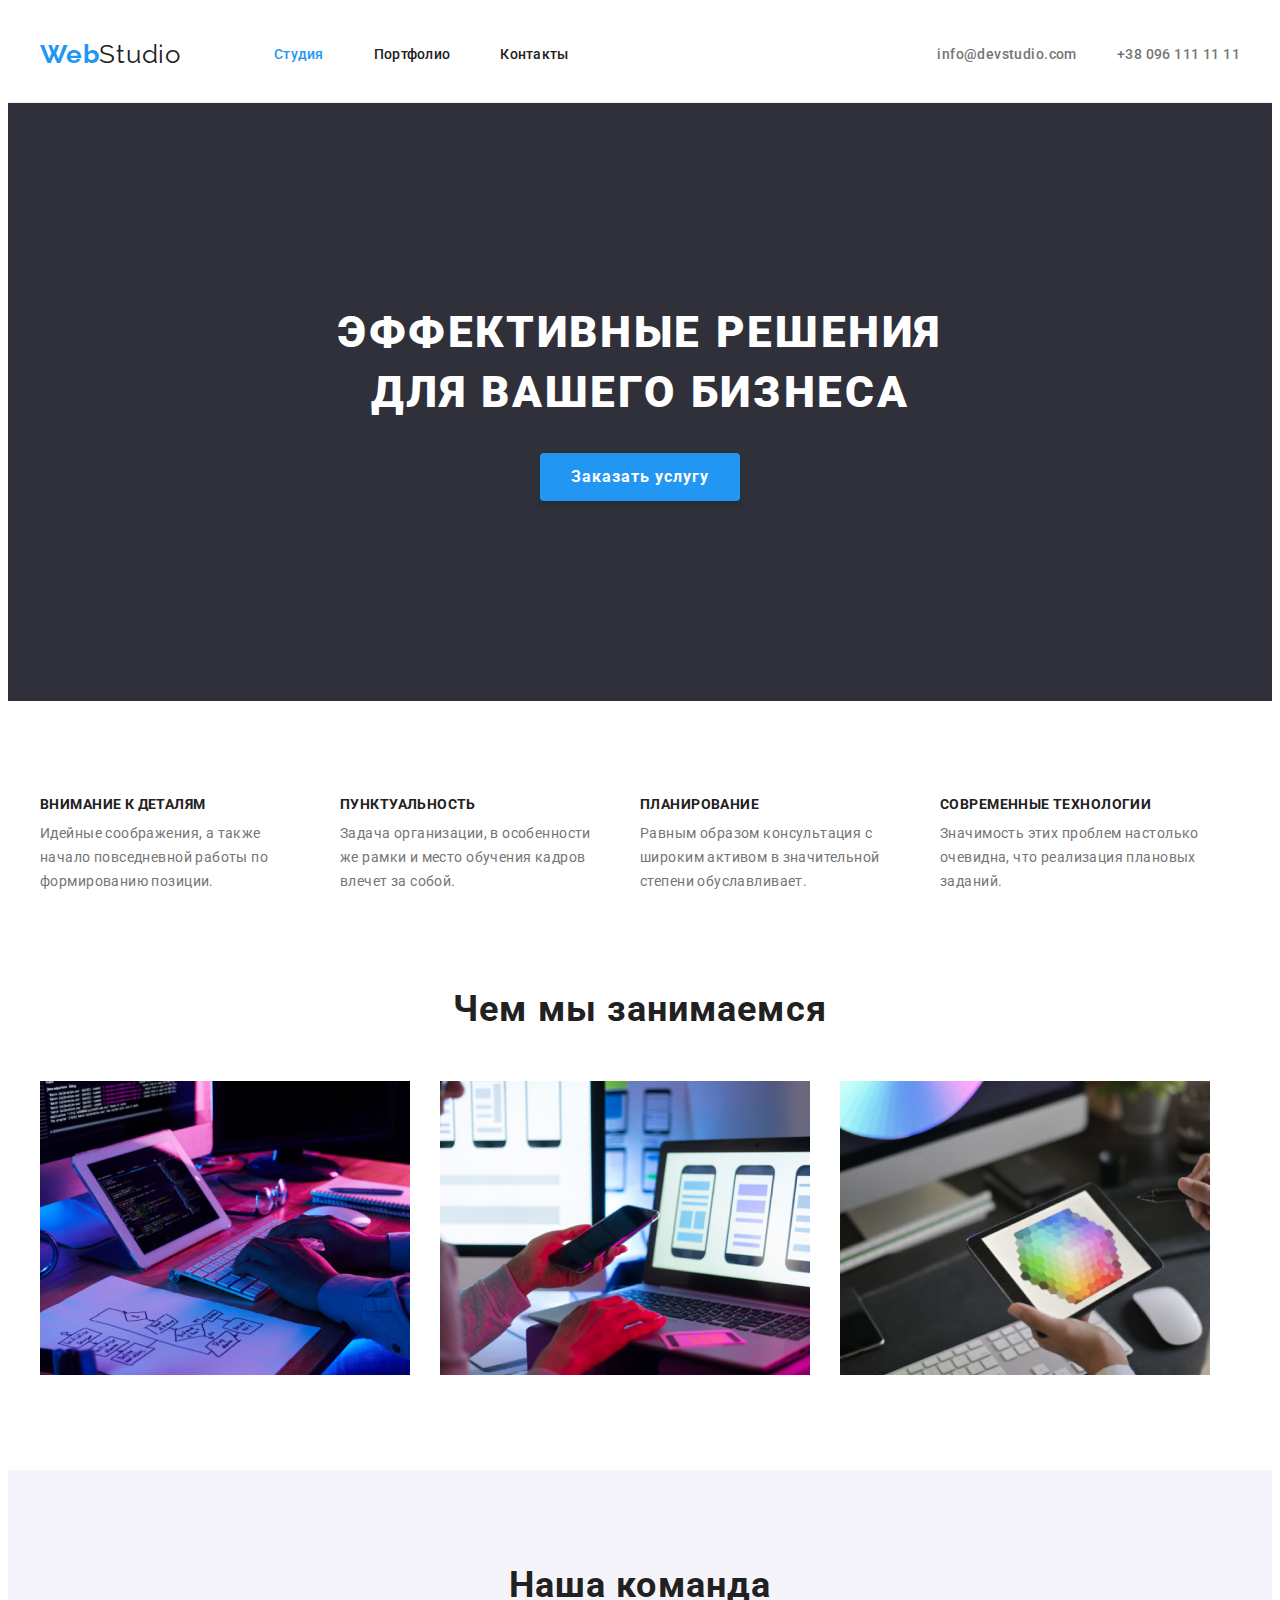
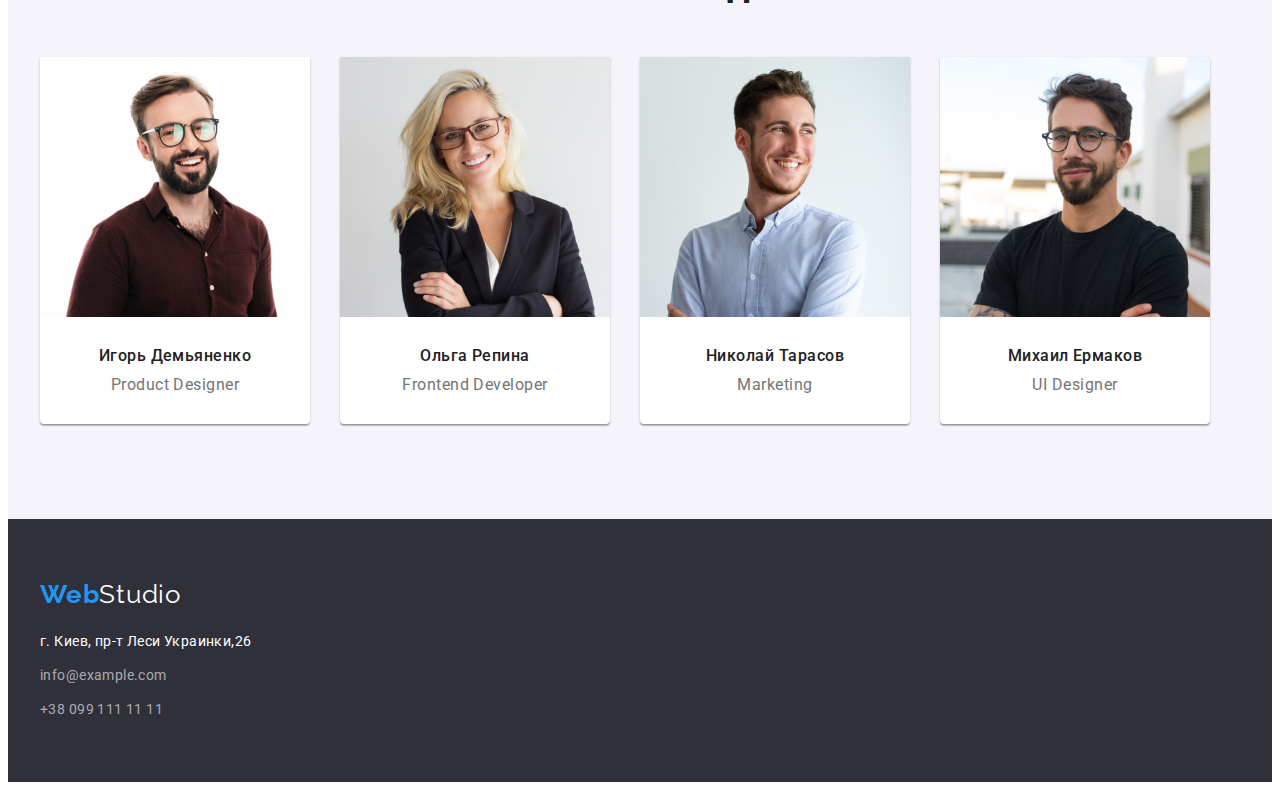
==== index.html @ 81b3aaf4 "Копирует файлы третьего ДЗ" ====
<!DOCTYPE html>
<html lang="ru">
  <head>
    <meta charset="UTF-8" />
    <meta name="viewport" content="width=device-width, initial-scale=1.0" />
    <title lang="en">WebStudio</title>
    <link rel="preconnect" href="https://fonts.gstatic.com" />
    <link
      href="https://fonts.googleapis.com/css2?family=Raleway:wght@700&family=Roboto:wght@400;500;700;900&display=swap"
      rel="stylesheet"
    />
    <link rel="stylesheet" href="./css/styles.css" />
    <link rel="stylesheet" href="css/styles.css" />
  </head>
  <body>
    <!-- Шапка сайта-->

    <header class="header">
      <div class="header-container container">
        <nav class="nav">
          <!-- <a href="/"><img src="./images/webstudio.svg" alt="Логотип сайта" width="145"></a> -->
          <a class="logo link" href="index.html" lang="en">
            <span class="logo web">Web</span>Studio</a
          >
          <ul class="list navigation-list">
            <li class="nav list item">
              <a class="nav-links link current" href="index.html">Студия</a>
            </li>
            <li class="nav list item">
              <a class="nav-links link" href="portfolio.html">Портфолио</a>
            </li>
            <li class="nav list item">
              <a class="nav-links link" href="">Контакты</a>
            </li>
          </ul>
        </nav>

        <ul class="contacts list mail-phone">
          <li class="contacts list item">
            <a class="contacts link h-cont" href="mailto:info@devstudio.com"
              >info@devstudio.com</a
            >
          </li>
          <li class="contacts list item">
            <a class="contacts link h-cont" href="tel:+380961111111"
              >+38 096 111 11 11</a
            >
          </li>
        </ul>
      </div>
    </header>

    <main>
      <!-- Герой -->
      <section class="hero">
        <div class="hero-container container">
          <h1 class="main-title">Эффективные решения для вашего бизнеса</h1>
          <button type="button" class="button">Заказать услугу</button>
        </div>
      </section>

      <!-- Преимущества-->
      <section class="advantages">
        <div class="advantages-container container">
          <h2 class="advantages-title visually-hidden">Преимущества</h2>
          <ul class="advantages-list list">
            <li class="advantages-list-item list item">
              <h3 class="advantages-title">Внимание к деталям</h3>
              <p class="adv-desc">
                Идейные соображения, а также начало повседневной работы по
                формированию позиции.
              </p>
            </li>
            <li class="advantages-list-item list item">
              <h3 class="advantages-title">Пунктуальность</h3>
              <p class="adv-desc">
                Задача организации, в особенности же рамки и место обучения
                кадров влечет за собой.
              </p>
            </li>
            <li class="advantages-list-item list item">
              <h3 class="advantages-title">Планирование</h3>
              <p class="adv-desc">
                Равным образом консультация с широким активом в значительной
                степени обуславливает.
              </p>
            </li>
            <li class="advantages-list-item list item">
              <h3 class="advantages-title">Современные технологии</h3>
              <p class="adv-desc">
                Значимость этих проблем настолько очевидна, что реализация
                плановых заданий.
              </p>
            </li>
          </ul>
        </div>
      </section>

      <!-- Чем мы занимаемся-->
      <section class="our-work">
        <div class="our-work-container container">
          <h2 class="our-work-title">Чем мы занимаемся</h2>
          <ul class="our-work-list list">
            <li class="our-work-list list item">
              <img src="./images/box1.jpg" width="370" alt="Описание фото 1" />
            </li>
            <li class="our-work-list list item">
              <img src="./images/box2.jpg" width="370" alt="Описание фото 2" />
            </li>
            <li class="our-work-list list item">
              <img src="./images/box3.jpg" width="370" alt="Описание фото 3" />
            </li>
          </ul>
        </div>
      </section>

      <!-- Наша команда-->

      <section class="our-team">
        <div class="our-team-container container">
          <h2 class="our-team-title">Наша команда</h2>
          <ul class="our-team-list list">
            <li class="our-team list item card">
              <img
                src="./images/worker1.jpg"
                alt="Фото сотрудника 1"
                width="270"
              />
              <div class="our-team-content-wrapper">
                <h3 class="teammate">Игорь Демьяненко</h3>
                <p class="profession" lang="en">Product Designer</p>
              </div>
            </li>
            <li class="our-team list item card">
              <img
                src="./images/worker2.jpg"
                alt="Фото сотрудника 2"
                width="270"
              />
              <div class="our-team-content-wrapper">
                <h3 class="teammate">Ольга Репина</h3>
                <p class="profession" lang="en">Frontend Developer</p>
              </div>
            </li>

            <li class="our-team list item card">
              <img
                src="./images/worker3.jpg"
                alt="Фото сотрудника 3"
                width="270"
              />
              <div class="our-team-content-wrapper">
                <h3 class="teammate">Николай Тарасов</h3>
                <p class="profession" lang="en">Marketing</p>
              </div>
            </li>

            <li class="our-team list item card">
              <img
                src="./images/worker4.jpg"
                alt="Фото сотрудника 4"
                width="270"
              />
              <div class="our-team-content-wrapper">
                <h3 class="teammate">Михаил Ермаков</h3>
                <p class="profession" lang="en">UI Designer</p>
              </div>
            </li>
          </ul>
        </div>
      </section>
    </main>

    <!-- Футер -->

    <footer class="footer">
      <div class="footer-container container">
        <h3 class="footer-title visually-hidden">Контактные данные</h3>
        <a class="logo link logo-footer" href="index.html">
          <span class="logo web">Web</span>Studio</a
        >
        <!-- <a href="/"><img src="./images/webstudio.svg" alt="Логотип сайта" width="145"></a> -->
        <address class="address">
          <ul class="address-list list">
            <li class="address-list-item list">
              <a
                class="link street"
                href="https://goo.gl/maps/oHU4YcyeSBR1wk3o7"
                target="_blank"
                rel="noreferrer noopener"
                >г. Киев, пр-т Леси Украинки,26</a
              >
            </li>
            <li class="address-list-item list item">
              <a class="link f-cont" href="mailto:info@example.com"
                >info@example.com</a
              >
            </li>
            <li class="address-list-item list item">
              <a class="link f-cont" href="tel:+380991111111"
                >+38 099 111 11 11</a
              >
            </li>
          </ul>
        </address>
      </div>
    </footer>
  </body>
</html>
---- css/styles.css ----
:root {
  --main-font: 'Roboto', sans-serif;
  --main-font-color: #212121;
  --secondary-font-color: #757575;
  --secondary-font: 'Raleway', sans-serif;
  --focus-color: #2196f3;
  --background-color: #2f303a;
  --background-color2: #ffffff;
  --background-color3: #f5f4fa;
  --section-pt: 95px;
  --section-pb: 95px;
}

h1,
h2,
h3,
h4,
h5,
h6,
p {
  margin: 0;
}

ul,
ol {
  margin: 0;
  padding: 0;
}

img {
  display: block;
}

.link {
  text-decoration: none;
}

.list {
  list-style-type: none;
}

body {
  font-family: var(--main-font);
  color: var(--main-font-color);
}

.visually-hidden {
  position: absolute !important;
  clip: rect(1px 1px 1px 1px);
  clip: rect(1px 1px 1px 1px);
  padding: 0 !important;
  border: 0 !important;
  height: 1px !important;
  width: 1px !important;
  overflow: hidden;
}

.container {
  width: 1200px;
  margin: 0 auto;
  padding-left: 15px;
  padding-right: 15px;
}

/* ====================== BEGIN HEADER ================== */

.header-container {
  padding-top: 25px;
  padding-bottom: 25px;
  display: flex;
  align-items: center;
}

.header {
  background-color: var(--background-color2);
  border-bottom: 1px solid #ececec;
}

.nav {
  display: flex;
  align-items: center;
}
.navigation-list {
  display: flex;
  align-items: center;
}

.navigation-list .item:not(:last-child) {
  margin-right: 50px;
}

.logo {
  margin-right: 93px;
  font-family: var(--secondary-font);
  font-size: 26px;
  line-height: 1.19;
  letter-spacing: 0.03em;
  color: var(--main-font-color);
}

.logo.web {
  margin-right: 0;
  font-family: var(--secondary-font);
  font-weight: 700;
  font-size: 26px;
  line-height: 1.19;
  letter-spacing: 0.03em;
  color: var(--focus-color);
}

.logo-footer {
  margin-right: 0;
  font-family: var(--secondary-font);
  font-size: 26px;
  line-height: 1.19;
  letter-spacing: 0.03em;
  color: var(--background-color2);
}

.nav-links:hover {
  color: var(--focus-color);
}
.nav-links:focus {
  color: var(--focus-color);
}

.contacts:hover {
  color: var(--focus-color);
}

.contacts:focus {
  color: var(--focus-color);
}

.nav-links {
  font-weight: 500;
  font-size: 14px;
  line-height: 1.14;
  letter-spacing: 0.02em;
  color: var(--main-font-color);
  padding-top: 10px;
  padding-bottom: 10px;
}

.contacts {
  font-family: var(--main-font);
  font-weight: 500;
  font-size: 14px;
  line-height: 1.14;
  letter-spacing: 0.02em;
}

.contacts :not(:last-child) {
  margin-right: 40px;
}

.header .contacts {
  display: flex;
  align-items: center;
}

.current {
  color: var(--focus-color);
}

/* ====================== END HEADER ================== */

/* ====================== BEGIN HERO ================== */

.hero-container {
  display: flex;
  flex-direction: column;
  align-items: center;
  width: 1200px;
  margin: 0 auto;
  padding-left: 15px;
  padding-right: 15px;
}

.hero {
  background-color: var(--background-color);
  padding-top: 200px;
  padding-bottom: 200px;
}

.main-title {
  text-align: center;
  width: 700px;
  font-weight: 900;
  font-size: 44px;
  line-height: 1.36;
  letter-spacing: 0.06em;
  text-transform: uppercase;
  color: var(--background-color2);
  margin-bottom: 30px;
}

.button {
  min-width: 200px;
  box-shadow: 0px 4px 4px rgba(0, 0, 0, 0.15);
  padding: 10px 30px;

  font-family: var(--main-font);
  font-weight: 700;
  font-size: 16px;
  line-height: 1.8;
  text-align: center;
  border-style: none;
  letter-spacing: 0.06em;

  color: var(--background-color2);

  background: var(--focus-color);
  border-radius: 4px;
}

/* ====================== END HERO ================== */

/* ====================== BEGIN ADVANTAGES ================== */

.advantages {
  background-color: var(--background-color2);
}

.advantages-container {
  padding-top: var(--section-pt);
  width: 1200px;
  margin: 0 auto;
  padding-left: 15px;
  padding-right: 15px;
}

.advantages-title {
  font-weight: 700;
  font-size: 14px;
  line-height: 16px;
  letter-spacing: 0.03em;
  text-transform: uppercase;
  margin-bottom: 10px;
}

.adv-desc {
  font-size: 14px;
  line-height: 1.71;
  letter-spacing: 0.03em;
  color: var(--secondary-font-color);
}

.advantages-list {
  display: flex;
  margin-top: -30px;
  margin-left: -30px;
}

.advantages-list-item {
  margin-left: 30px;
  margin-top: 30px;
  width: 270px;
}
/* ====================== END ADVANTAGES ================== */

/* ====================== BEGIN OUR WORK ================== */
.our-work-container {
  text-align: center;
  padding-top: var(--section-pt);
  padding-bottom: var(--section-pb);
  width: 1200px;
  margin: 0 auto;
  padding-left: 15px;
  padding-right: 15px;
}

.our-work {
  background-color: var(--background-color2);
}

.our-work-list {
  display: flex;
  flex-wrap: wrap;

  margin-left: -30px;
  margin-top: -30px;
}

.our-work-list .item {
  margin-left: 30px;
  margin-top: 30px;
}

.our-work-title {
  font-weight: 700;
  font-size: 36px;
  line-height: 1.16;
  letter-spacing: 0.03em;
  margin-bottom: 50px;
}

/* ====================== END OUR WORK ================== */

/* ====================== BEGIN OUR TEAM ================== */

.our-team {
  background-color: var(--background-color3);
}

.our-team-list {
  display: flex;
  flex-wrap: wrap;
  margin-left: -30px;
  margin-top: -30px;
}

.our-team-list .item {
  flex-basis: calc((100% - 4 * 30) / 4);
  margin-left: 30px;
  margin-top: 30px;
}

.card {
  background: #ffffff;

  box-shadow: 0px 1px 3px rgba(0, 0, 0, 0.12), 0px 1px 1px rgba(0, 0, 0, 0.14),
    0px 2px 1px rgba(0, 0, 0, 0.2);
  border-radius: 0px 0px 4px 4px;
}

.our-team-container {
  text-align: center;
  padding-top: var(--section-pt);
  width: 1200px;
  margin: 0 auto;
  padding-top: var(--section-pt);
  padding-bottom: var(--section-pb);
  padding-left: 15px;
  padding-right: 15px;
}

.our-team-title {
  font-weight: 700;
  font-size: 36px;
  line-height: 1.16;
  letter-spacing: 0.03em;
  margin-bottom: 50px;
}

.our-team-content-wrapper {
  padding-top: 30px;
  padding-bottom: 30px;
  padding-left: 15px;
  padding-right: 15px;
}

.teammate {
  font-weight: 500;
  font-size: 16px;
  line-height: 1.18;
  letter-spacing: 0.03em;
  margin-bottom: 10px;
}

.profession {
  font-size: 16px;
  line-height: 1.18;
  letter-spacing: 0.03em;
  color: var(--secondary-font-color);
}

/* ====================== END OUR TEAM ================== */

/* ====================== BEGIN FOOTER ================== */

.footer-container {
  width: 1200px;
  margin: 0 auto;
  padding-left: 15px;
  padding-right: 15px;
}

.address-list-item:not(:first-child) {
  margin-top: 10px;
}

.footer {
  padding-top: 60px;
  padding-bottom: 60px;
  background-color: var(--background-color);
}

.address {
  margin-top: 20px;
}

.street {
  font-style: normal;
  font-size: 14px;
  line-height: 1.71;
  letter-spacing: 0.03em;
  color: #ffffff;
}

.f-cont {
  font-style: normal;
  font-weight: 400;
  font-size: 14px;
  line-height: 1.71;
  letter-spacing: 0.03em;
  color: rgba(255, 255, 255, 0.6);
}

.mail-phone {
  margin-left: auto;
}

.h-cont {
  font-style: normal;
  font-weight: 500;
  font-size: 14px;
  line-height: 1.71;
  letter-spacing: 0.03em;
  color: var(--secondary-font-color);
  padding-top: 10px;
  padding-bottom: 10px;
}

.f-cont:focus {
  color: var(--focus-color);
}

.f-cont:hover {
  color: var(--focus-color);
}

.street:focus {
  color: var(--focus-color);
}

.street:hover {
  color: var(--focus-color);
}
/* ====================== END FOOTER ================== */

/* ===   ===   ===   ===   BEGIN PORTFOLIO FILTER   ===   ===   === */

.filter-portfolio-container {
  width: 1200px;
  margin: 0 auto;
  padding-left: 15px;
  padding-right: 15px;
}

.filter-portfolio {
  display: flex;
  justify-content: center;
  margin-bottom: 50px;
}

.portfolio {
  background-color: var(--background-color2);
  padding-bottom: 94px;
  padding-top: 94px;
}

.filters {
  font-family: var(--main-font);
  font-weight: 500;
  font-size: 16px;
  line-height: 1.6;
  border-style: none;
  background: #f5f4fa;
  border-radius: 4px;
}

.filter-button:not(:last-child) {
  margin-right: 8px;
}

.filters:focus,
.filters:hover {
  background: var(--focus-color);
  color: #ffffff;
  border-radius: 4px;
  border-style: none;
  cursor: pointer;
}

/* ===   ===   ===   ===   END PORTFOLIO FILTER   ===   ===   === */

/* ===   ===   ===   ===   BEGIN PORTFOLIO  ===   ===   === */

.portfolio-container {
  width: 1200px;
  margin: 0 auto;
  padding-left: 15px;
  padding-right: 15px;
}

.portfolio-list {
  display: flex;
  flex-wrap: wrap;
  margin-left: -30px;
  margin-top: -30px;
}

.portfolio-list-item {
  flex-basis: calc((100% - 3 * 30) / 3);
  margin-left: 30px;
  margin-top: 30px;
}

.portfolio-list-item-wrapper {
  padding: 20px 24px;
  border: 1px solid #eee;
  border-top: none;
}

.work-name {
  font-weight: 700;
  font-size: 18px;
  line-height: 2;
  letter-spacing: 0.06em;
  color: var(--main-font-color);
  margin-bottom: 4px;
}

.work-type {
  font-weight: 400;
  font-size: 16px;
  line-height: 1.87;
  letter-spacing: 0.03em;
  color: var(--secondary-font-color);
}

/* ===   ===   ===   ===   END PORTFOLIO  ===   ===   === */
---- css/styles.css ----
:root {
  --main-font: 'Roboto', sans-serif;
  --main-font-color: #212121;
  --secondary-font-color: #757575;
  --secondary-font: 'Raleway', sans-serif;
  --focus-color: #2196f3;
  --background-color: #2f303a;
  --background-color2: #ffffff;
  --background-color3: #f5f4fa;
  --section-pt: 95px;
  --section-pb: 95px;
}

h1,
h2,
h3,
h4,
h5,
h6,
p {
  margin: 0;
}

ul,
ol {
  margin: 0;
  padding: 0;
}

img {
  display: block;
}

.link {
  text-decoration: none;
}

.list {
  list-style-type: none;
}

body {
  font-family: var(--main-font);
  color: var(--main-font-color);
}

.visually-hidden {
  position: absolute !important;
  clip: rect(1px 1px 1px 1px);
  clip: rect(1px 1px 1px 1px);
  padding: 0 !important;
  border: 0 !important;
  height: 1px !important;
  width: 1px !important;
  overflow: hidden;
}

.container {
  width: 1200px;
  margin: 0 auto;
  padding-left: 15px;
  padding-right: 15px;
}

/* ====================== BEGIN HEADER ================== */

.header-container {
  padding-top: 25px;
  padding-bottom: 25px;
  display: flex;
  align-items: center;
}

.header {
  background-color: var(--background-color2);
  border-bottom: 1px solid #ececec;
}

.nav {
  display: flex;
  align-items: center;
}
.navigation-list {
  display: flex;
  align-items: center;
}

.navigation-list .item:not(:last-child) {
  margin-right: 50px;
}

.logo {
  margin-right: 93px;
  font-family: var(--secondary-font);
  font-size: 26px;
  line-height: 1.19;
  letter-spacing: 0.03em;
  color: var(--main-font-color);
}

.logo.web {
  margin-right: 0;
  font-family: var(--secondary-font);
  font-weight: 700;
  font-size: 26px;
  line-height: 1.19;
  letter-spacing: 0.03em;
  color: var(--focus-color);
}

.logo-footer {
  margin-right: 0;
  font-family: var(--secondary-font);
  font-size: 26px;
  line-height: 1.19;
  letter-spacing: 0.03em;
  color: var(--background-color2);
}

.nav-links:hover {
  color: var(--focus-color);
}
.nav-links:focus {
  color: var(--focus-color);
}

.contacts:hover {
  color: var(--focus-color);
}

.contacts:focus {
  color: var(--focus-color);
}

.nav-links {
  font-weight: 500;
  font-size: 14px;
  line-height: 1.14;
  letter-spacing: 0.02em;
  color: var(--main-font-color);
  padding-top: 10px;
  padding-bottom: 10px;
}

.contacts {
  font-family: var(--main-font);
  font-weight: 500;
  font-size: 14px;
  line-height: 1.14;
  letter-spacing: 0.02em;
}

.contacts :not(:last-child) {
  margin-right: 40px;
}

.header .contacts {
  display: flex;
  align-items: center;
}

.current {
  color: var(--focus-color);
}

/* ====================== END HEADER ================== */

/* ====================== BEGIN HERO ================== */

.hero-container {
  display: flex;
  flex-direction: column;
  align-items: center;
  width: 1200px;
  margin: 0 auto;
  padding-left: 15px;
  padding-right: 15px;
}

.hero {
  background-color: var(--background-color);
  padding-top: 200px;
  padding-bottom: 200px;
}

.main-title {
  text-align: center;
  width: 700px;
  font-weight: 900;
  font-size: 44px;
  line-height: 1.36;
  letter-spacing: 0.06em;
  text-transform: uppercase;
  color: var(--background-color2);
  margin-bottom: 30px;
}

.button {
  min-width: 200px;
  box-shadow: 0px 4px 4px rgba(0, 0, 0, 0.15);
  padding: 10px 30px;

  font-family: var(--main-font);
  font-weight: 700;
  font-size: 16px;
  line-height: 1.8;
  text-align: center;
  border-style: none;
  letter-spacing: 0.06em;

  color: var(--background-color2);

  background: var(--focus-color);
  border-radius: 4px;
}

/* ====================== END HERO ================== */

/* ====================== BEGIN ADVANTAGES ================== */

.advantages {
  background-color: var(--background-color2);
}

.advantages-container {
  padding-top: var(--section-pt);
  width: 1200px;
  margin: 0 auto;
  padding-left: 15px;
  padding-right: 15px;
}

.advantages-title {
  font-weight: 700;
  font-size: 14px;
  line-height: 16px;
  letter-spacing: 0.03em;
  text-transform: uppercase;
  margin-bottom: 10px;
}

.adv-desc {
  font-size: 14px;
  line-height: 1.71;
  letter-spacing: 0.03em;
  color: var(--secondary-font-color);
}

.advantages-list {
  display: flex;
  margin-top: -30px;
  margin-left: -30px;
}

.advantages-list-item {
  margin-left: 30px;
  margin-top: 30px;
  width: 270px;
}
/* ====================== END ADVANTAGES ================== */

/* ====================== BEGIN OUR WORK ================== */
.our-work-container {
  text-align: center;
  padding-top: var(--section-pt);
  padding-bottom: var(--section-pb);
  width: 1200px;
  margin: 0 auto;
  padding-left: 15px;
  padding-right: 15px;
}

.our-work {
  background-color: var(--background-color2);
}

.our-work-list {
  display: flex;
  flex-wrap: wrap;

  margin-left: -30px;
  margin-top: -30px;
}

.our-work-list .item {
  margin-left: 30px;
  margin-top: 30px;
}

.our-work-title {
  font-weight: 700;
  font-size: 36px;
  line-height: 1.16;
  letter-spacing: 0.03em;
  margin-bottom: 50px;
}

/* ====================== END OUR WORK ================== */

/* ====================== BEGIN OUR TEAM ================== */

.our-team {
  background-color: var(--background-color3);
}

.our-team-list {
  display: flex;
  flex-wrap: wrap;
  margin-left: -30px;
  margin-top: -30px;
}

.our-team-list .item {
  flex-basis: calc((100% - 4 * 30) / 4);
  margin-left: 30px;
  margin-top: 30px;
}

.card {
  background: #ffffff;

  box-shadow: 0px 1px 3px rgba(0, 0, 0, 0.12), 0px 1px 1px rgba(0, 0, 0, 0.14),
    0px 2px 1px rgba(0, 0, 0, 0.2);
  border-radius: 0px 0px 4px 4px;
}

.our-team-container {
  text-align: center;
  padding-top: var(--section-pt);
  width: 1200px;
  margin: 0 auto;
  padding-top: var(--section-pt);
  padding-bottom: var(--section-pb);
  padding-left: 15px;
  padding-right: 15px;
}

.our-team-title {
  font-weight: 700;
  font-size: 36px;
  line-height: 1.16;
  letter-spacing: 0.03em;
  margin-bottom: 50px;
}

.our-team-content-wrapper {
  padding-top: 30px;
  padding-bottom: 30px;
  padding-left: 15px;
  padding-right: 15px;
}

.teammate {
  font-weight: 500;
  font-size: 16px;
  line-height: 1.18;
  letter-spacing: 0.03em;
  margin-bottom: 10px;
}

.profession {
  font-size: 16px;
  line-height: 1.18;
  letter-spacing: 0.03em;
  color: var(--secondary-font-color);
}

/* ====================== END OUR TEAM ================== */

/* ====================== BEGIN FOOTER ================== */

.footer-container {
  width: 1200px;
  margin: 0 auto;
  padding-left: 15px;
  padding-right: 15px;
}

.address-list-item:not(:first-child) {
  margin-top: 10px;
}

.footer {
  padding-top: 60px;
  padding-bottom: 60px;
  background-color: var(--background-color);
}

.address {
  margin-top: 20px;
}

.street {
  font-style: normal;
  font-size: 14px;
  line-height: 1.71;
  letter-spacing: 0.03em;
  color: #ffffff;
}

.f-cont {
  font-style: normal;
  font-weight: 400;
  font-size: 14px;
  line-height: 1.71;
  letter-spacing: 0.03em;
  color: rgba(255, 255, 255, 0.6);
}

.mail-phone {
  margin-left: auto;
}

.h-cont {
  font-style: normal;
  font-weight: 500;
  font-size: 14px;
  line-height: 1.71;
  letter-spacing: 0.03em;
  color: var(--secondary-font-color);
  padding-top: 10px;
  padding-bottom: 10px;
}

.f-cont:focus {
  color: var(--focus-color);
}

.f-cont:hover {
  color: var(--focus-color);
}

.street:focus {
  color: var(--focus-color);
}

.street:hover {
  color: var(--focus-color);
}
/* ====================== END FOOTER ================== */

/* ===   ===   ===   ===   BEGIN PORTFOLIO FILTER   ===   ===   === */

.filter-portfolio-container {
  width: 1200px;
  margin: 0 auto;
  padding-left: 15px;
  padding-right: 15px;
}

.filter-portfolio {
  display: flex;
  justify-content: center;
  margin-bottom: 50px;
}

.portfolio {
  background-color: var(--background-color2);
  padding-bottom: 94px;
  padding-top: 94px;
}

.filters {
  font-family: var(--main-font);
  font-weight: 500;
  font-size: 16px;
  line-height: 1.6;
  border-style: none;
  background: #f5f4fa;
  border-radius: 4px;
}

.filter-button:not(:last-child) {
  margin-right: 8px;
}

.filters:focus,
.filters:hover {
  background: var(--focus-color);
  color: #ffffff;
  border-radius: 4px;
  border-style: none;
  cursor: pointer;
}

/* ===   ===   ===   ===   END PORTFOLIO FILTER   ===   ===   === */

/* ===   ===   ===   ===   BEGIN PORTFOLIO  ===   ===   === */

.portfolio-container {
  width: 1200px;
  margin: 0 auto;
  padding-left: 15px;
  padding-right: 15px;
}

.portfolio-list {
  display: flex;
  flex-wrap: wrap;
  margin-left: -30px;
  margin-top: -30px;
}

.portfolio-list-item {
  flex-basis: calc((100% - 3 * 30) / 3);
  margin-left: 30px;
  margin-top: 30px;
}

.portfolio-list-item-wrapper {
  padding: 20px 24px;
  border: 1px solid #eee;
  border-top: none;
}

.work-name {
  font-weight: 700;
  font-size: 18px;
  line-height: 2;
  letter-spacing: 0.06em;
  color: var(--main-font-color);
  margin-bottom: 4px;
}

.work-type {
  font-weight: 400;
  font-size: 16px;
  line-height: 1.87;
  letter-spacing: 0.03em;
  color: var(--secondary-font-color);
}

/* ===   ===   ===   ===   END PORTFOLIO  ===   ===   === */
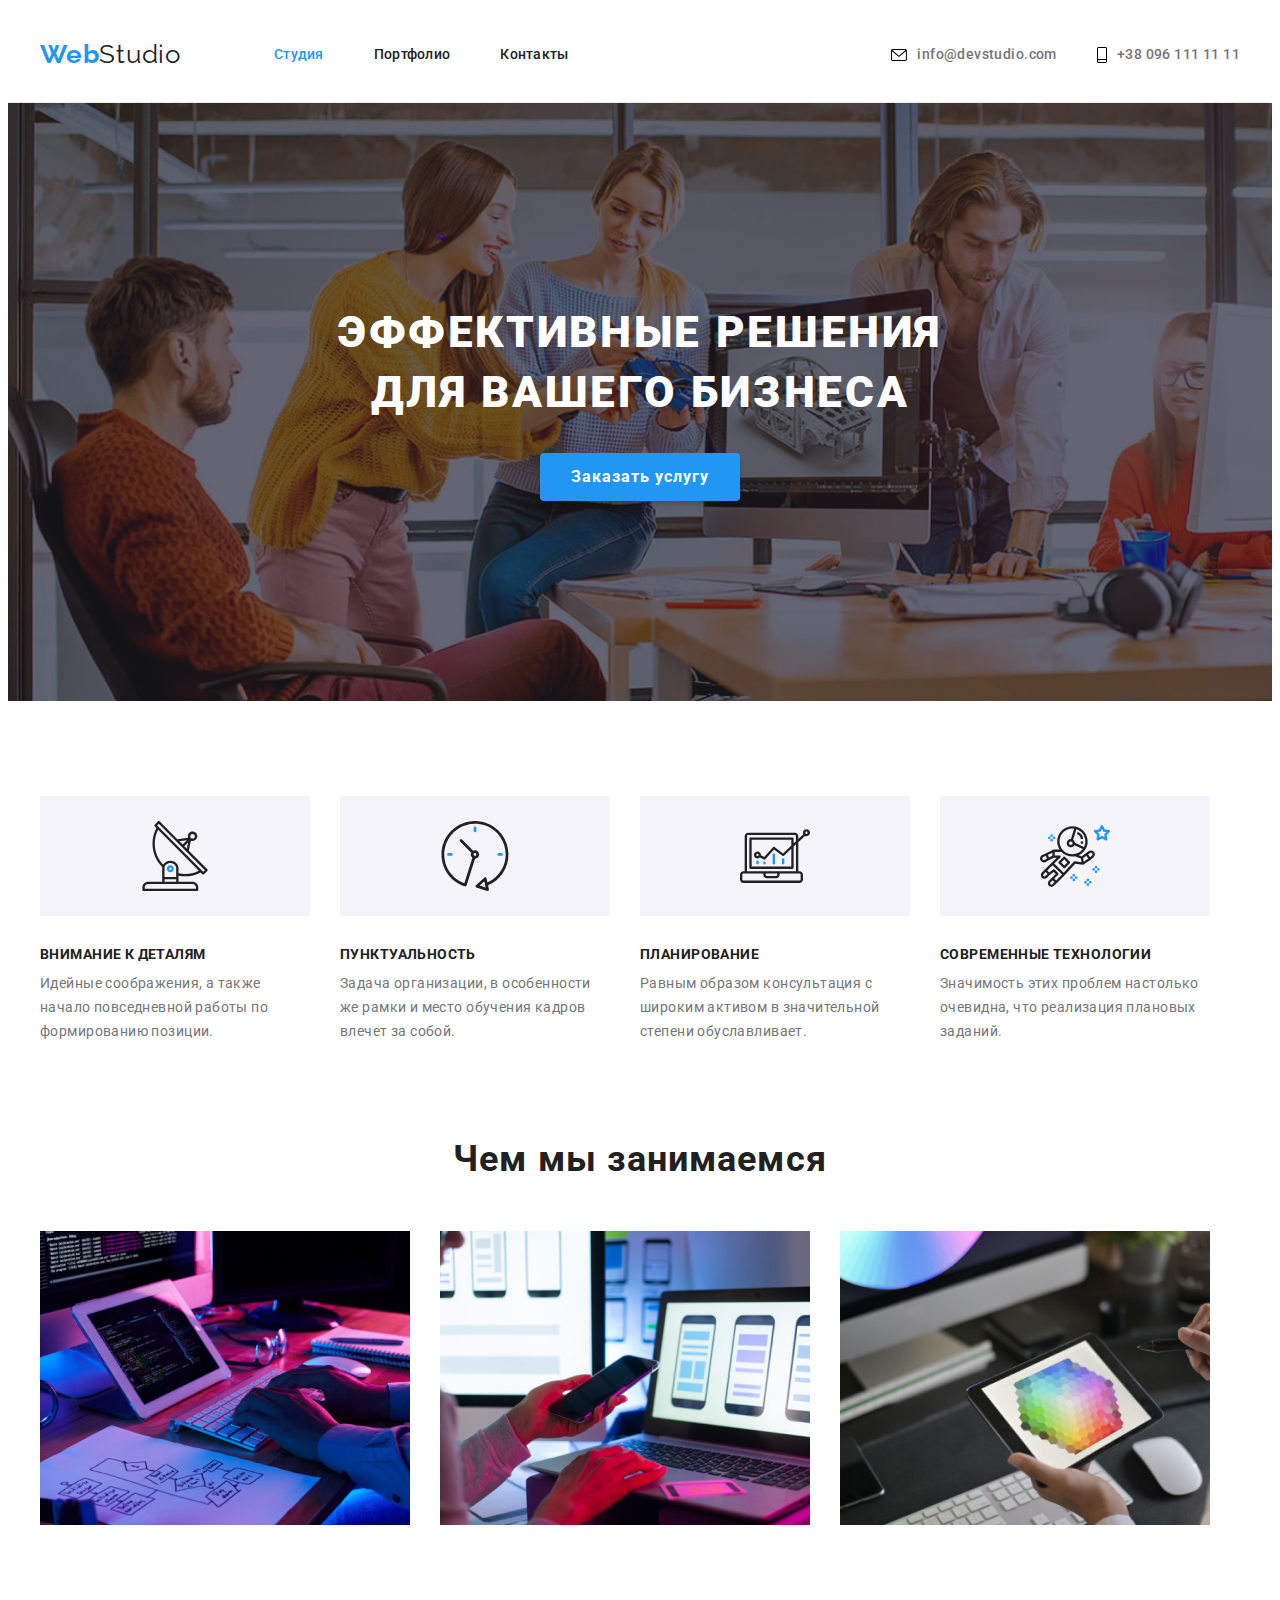
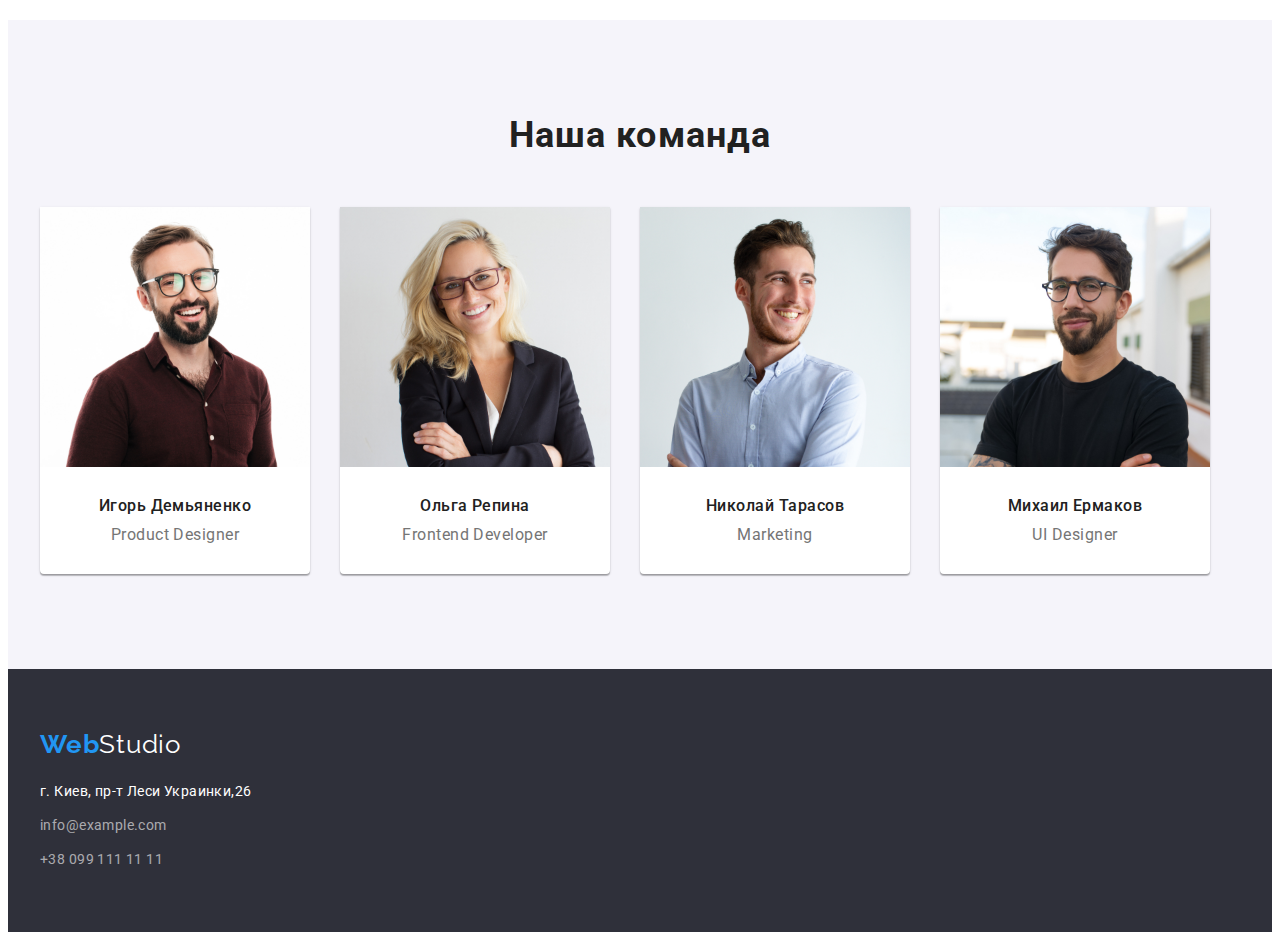
==== commit 623eb50d: "Добавляет некоторые BG and SVG" ====
--- a/index.html
+++ b/index.html
@@ -37,12 +37,19 @@
 
         <ul class="contacts list mail-phone">
           <li class="contacts list item">
-            <a class="contacts link h-cont" href="mailto:info@devstudio.com"
-              >info@devstudio.com</a
-            >
+            <a class="contacts link mail" href="mailto:info@devstudio.com"
+              ><svg class="contacts link h-cont mail-svg">
+                <use href="images/icons/sprite.svg#icon-envelope"></use>
+              </svg>
+              info@devstudio.com
+            </a>
           </li>
           <li class="contacts list item">
-            <a class="contacts link h-cont" href="tel:+380961111111"
+            <a class="contacts link phone" href="tel:+380961111111"
+              ><svg class="contacts link h-cont phone-svg">
+                <use
+                  href="./images/icons/sprite.svg#icon-smartphone"
+                ></use></svg
               >+38 096 111 11 11</a
             >
           </li>
@@ -63,6 +70,29 @@
       <section class="advantages">
         <div class="advantages-container container">
           <h2 class="advantages-title visually-hidden">Преимущества</h2>
+          <div class="adv-svg-container">
+            <div class="adv-svg-container-box">
+              <svg class="adv-svg">
+                <use href="./images/icons/sprite.svg#icon-antenna"></use>
+              </svg>
+            </div>
+            <div class="adv-svg-container-box">
+              <svg class="adv-svg">
+                <use href="./images/icons/sprite.svg#icon-clock"></use>
+              </svg>
+            </div>
+            <div class="adv-svg-container-box">
+              <svg class="adv-svg">
+                <use href="./images/icons/sprite.svg#icon-diagram"></use>
+              </svg>
+            </div>
+            <div class="adv-svg-container-box">
+              <svg class="adv-svg">
+                <use href="./images/icons/sprite.svg#icon-astronaut"></use>
+              </svg>
+            </div>
+          </div>
+
           <ul class="advantages-list list">
             <li class="advantages-list-item list item">
               <h3 class="advantages-title">Внимание к деталям</h3>
--- a/css/styles.css
+++ b/css/styles.css
@@ -44,6 +44,10 @@
   color: var(--main-font-color);
 }
 
+*:focus {
+  outline: none;
+}
+
 .visually-hidden {
   position: absolute !important;
   clip: rect(1px 1px 1px 1px);
@@ -132,6 +136,27 @@
   color: var(--focus-color);
 }
 
+.mail:hover .mail-svg,
+.mail:focus .mail-svg {
+  fill: var(--focus-color);
+}
+
+.phone:hover .phone-svg,
+.phone:focus .phone-svg {
+  fill: var(--focus-color);
+}
+
+.mail-svg {
+  width: 16px;
+  height: 12px;
+  margin-right: 10px;
+}
+.phone-svg {
+  width: 10px;
+  height: 16px;
+  margin-right: 10px;
+}
+
 .nav-links {
   font-weight: 500;
   font-size: 14px;
@@ -181,6 +206,13 @@
   background-color: var(--background-color);
   padding-top: 200px;
   padding-bottom: 200px;
+  background-image: linear-gradient(
+      rgba(47, 48, 58, 0.4),
+      rgba(47, 48, 58, 0.4)
+    ),
+    url(../images/hero/bg.jpg);
+  background-repeat: no-repeat;
+  background-size: cover;
 }
 
 .main-title {
@@ -230,6 +262,30 @@
   padding-right: 15px;
 }
 
+.adv-svg-container {
+  display: flex;
+  margin-top: -30px;
+  margin-left: -30px;
+}
+
+.adv-svg-container-box {
+  display: flex;
+  justify-content: center;
+  align-items: center;
+  background-color: #f5f4fa;
+  width: 270px;
+  height: 120px;
+  margin-left: 30px;
+  margin-top: 30px;
+  margin-bottom: 30px;
+}
+
+.adv-svg {
+  fill: #212121;
+  width: 70px;
+  height: 70px;
+}
+
 .advantages-title {
   font-weight: 700;
   font-size: 14px;
@@ -411,7 +467,8 @@
   margin-left: auto;
 }
 
-.h-cont {
+.mail,
+.phone {
   font-style: normal;
   font-weight: 500;
   font-size: 14px;
--- a/css/styles.css
+++ b/css/styles.css
@@ -44,6 +44,10 @@
   color: var(--main-font-color);
 }
 
+*:focus {
+  outline: none;
+}
+
 .visually-hidden {
   position: absolute !important;
   clip: rect(1px 1px 1px 1px);
@@ -132,6 +136,27 @@
   color: var(--focus-color);
 }
 
+.mail:hover .mail-svg,
+.mail:focus .mail-svg {
+  fill: var(--focus-color);
+}
+
+.phone:hover .phone-svg,
+.phone:focus .phone-svg {
+  fill: var(--focus-color);
+}
+
+.mail-svg {
+  width: 16px;
+  height: 12px;
+  margin-right: 10px;
+}
+.phone-svg {
+  width: 10px;
+  height: 16px;
+  margin-right: 10px;
+}
+
 .nav-links {
   font-weight: 500;
   font-size: 14px;
@@ -181,6 +206,13 @@
   background-color: var(--background-color);
   padding-top: 200px;
   padding-bottom: 200px;
+  background-image: linear-gradient(
+      rgba(47, 48, 58, 0.4),
+      rgba(47, 48, 58, 0.4)
+    ),
+    url(../images/hero/bg.jpg);
+  background-repeat: no-repeat;
+  background-size: cover;
 }
 
 .main-title {
@@ -230,6 +262,30 @@
   padding-right: 15px;
 }
 
+.adv-svg-container {
+  display: flex;
+  margin-top: -30px;
+  margin-left: -30px;
+}
+
+.adv-svg-container-box {
+  display: flex;
+  justify-content: center;
+  align-items: center;
+  background-color: #f5f4fa;
+  width: 270px;
+  height: 120px;
+  margin-left: 30px;
+  margin-top: 30px;
+  margin-bottom: 30px;
+}
+
+.adv-svg {
+  fill: #212121;
+  width: 70px;
+  height: 70px;
+}
+
 .advantages-title {
   font-weight: 700;
   font-size: 14px;
@@ -411,7 +467,8 @@
   margin-left: auto;
 }
 
-.h-cont {
+.mail,
+.phone {
   font-style: normal;
   font-weight: 500;
   font-size: 14px;
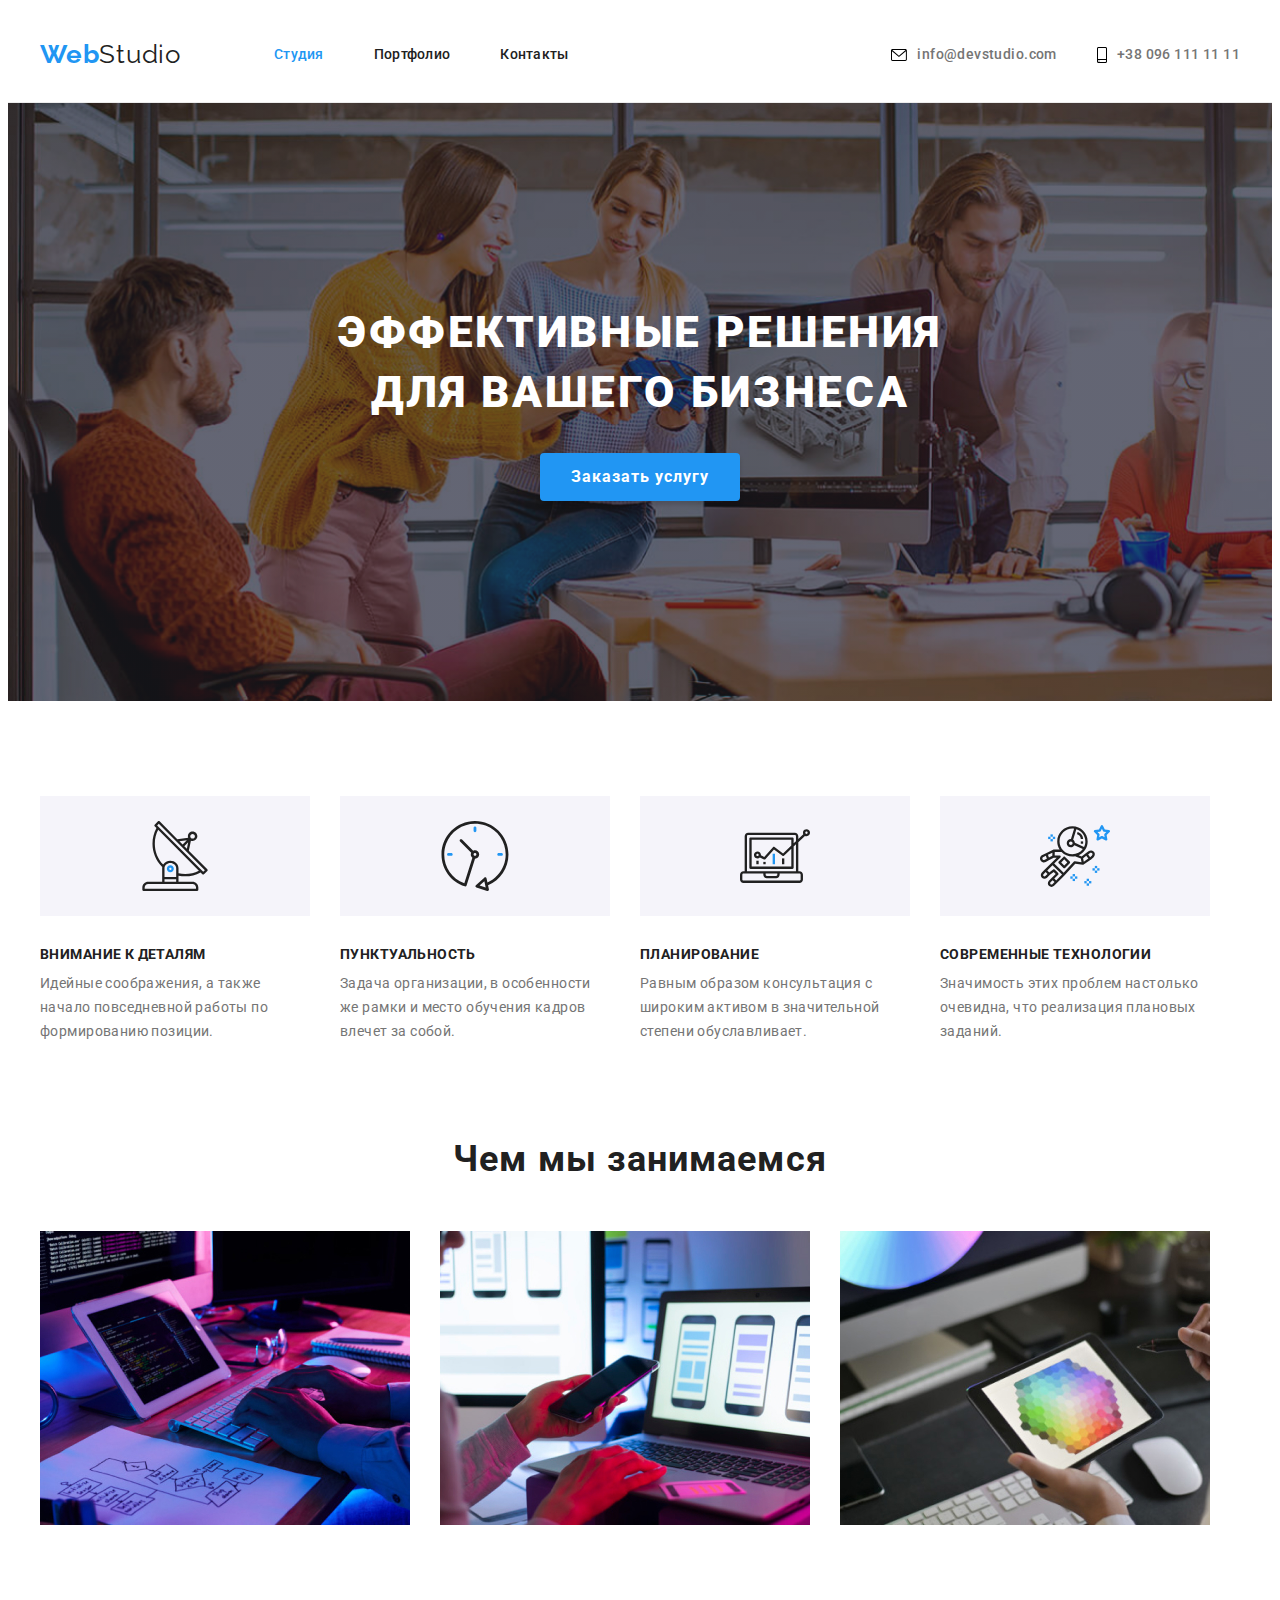
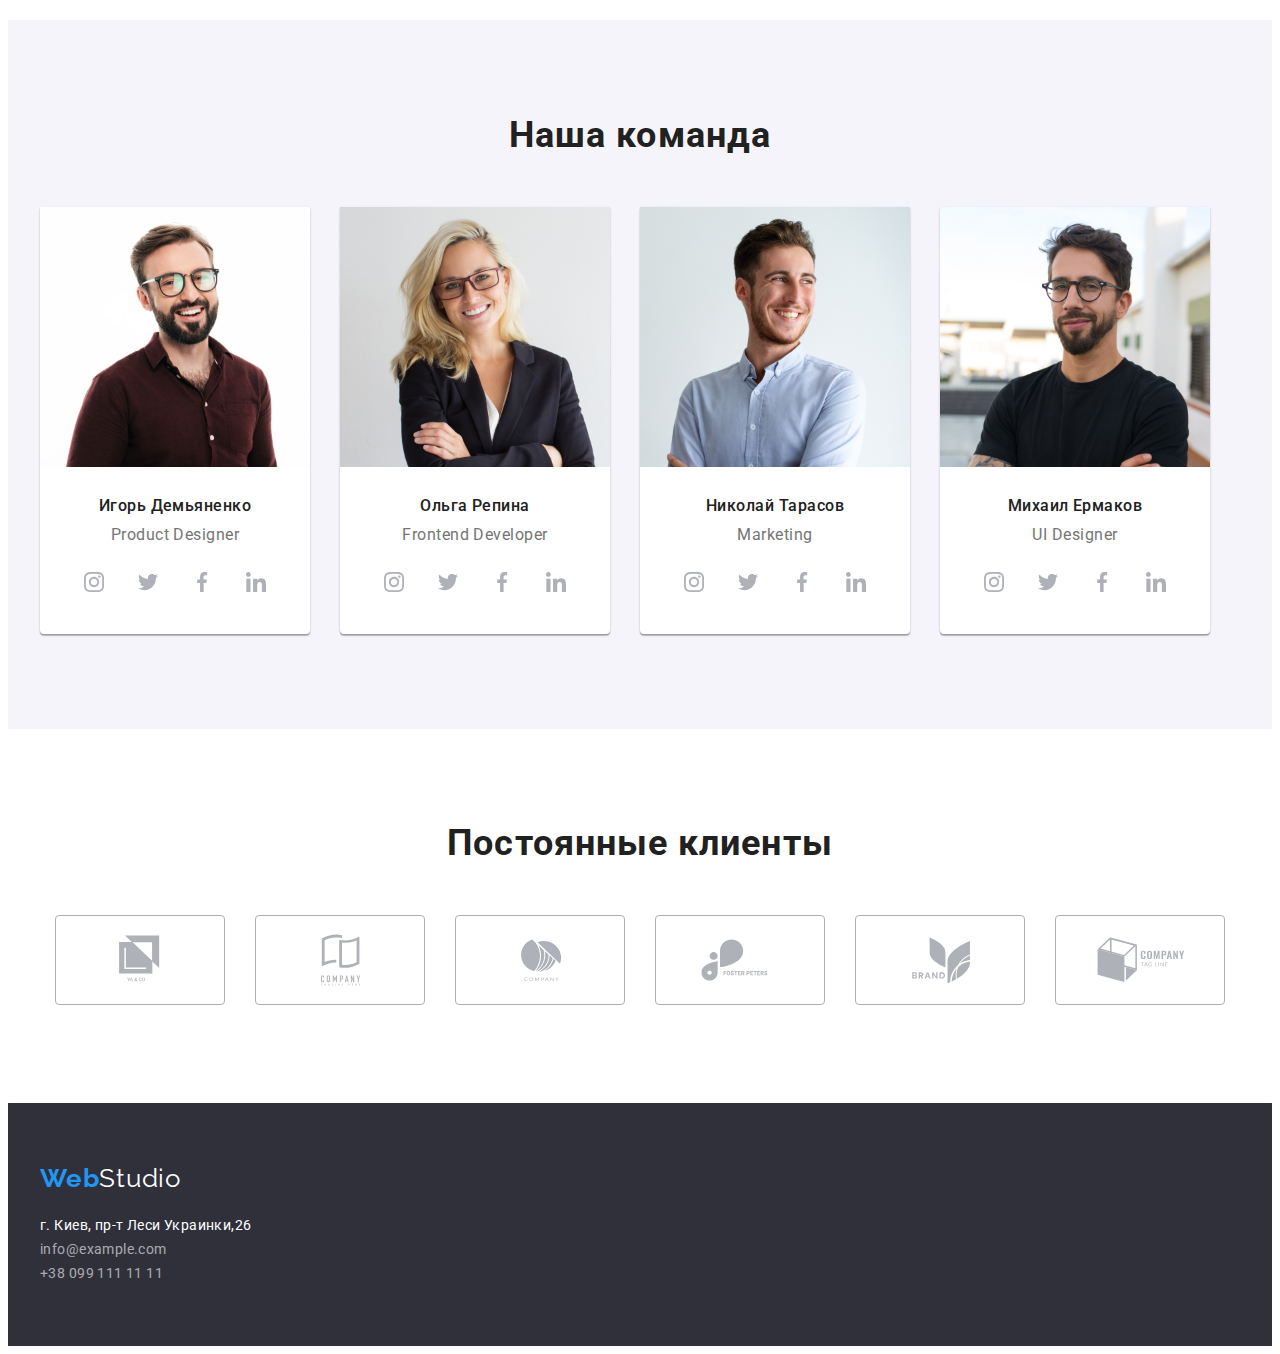
==== commit cebcb51f: "Добавляет постоянных клиентов" ====
--- a/index.html
+++ b/index.html
@@ -159,6 +159,44 @@
               <div class="our-team-content-wrapper">
                 <h3 class="teammate">Игорь Демьяненко</h3>
                 <p class="profession" lang="en">Product Designer</p>
+                <ul class="social-list list">
+                  <li class="social-list-item">
+                    <a href="" class="social-list-link link">
+                      <svg class="social-list-icon">
+                        <use
+                          href="./images/icons/sprite.svg#icon-instagram"
+                        ></use>
+                      </svg>
+                    </a>
+                  </li>
+                  <li class="social-list-item">
+                    <a href="" class="social-list-link link">
+                      <svg class="social-list-icon">
+                        <use
+                          href="./images/icons/sprite.svg#icon-twitter"
+                        ></use>
+                      </svg>
+                    </a>
+                  </li>
+                  <li class="social-list-item">
+                    <a href="" class="social-list-link link">
+                      <svg class="social-list-icon">
+                        <use
+                          href="./images/icons/sprite.svg#icon-facebook"
+                        ></use>
+                      </svg>
+                    </a>
+                  </li>
+                  <li class="social-list-item">
+                    <a href="" class="social-list-link link">
+                      <svg class="social-list-icon">
+                        <use
+                          href="./images/icons/sprite.svg#icon-linkedin"
+                        ></use>
+                      </svg>
+                    </a>
+                  </li>
+                </ul>
               </div>
             </li>
             <li class="our-team list item card">
@@ -170,6 +208,44 @@
               <div class="our-team-content-wrapper">
                 <h3 class="teammate">Ольга Репина</h3>
                 <p class="profession" lang="en">Frontend Developer</p>
+                <ul class="social-list list">
+                  <li class="social-list-item">
+                    <a href="" class="social-list-link link">
+                      <svg class="social-list-icon">
+                        <use
+                          href="./images/icons/sprite.svg#icon-instagram"
+                        ></use>
+                      </svg>
+                    </a>
+                  </li>
+                  <li class="social-list-item">
+                    <a href="" class="social-list-link link">
+                      <svg class="social-list-icon">
+                        <use
+                          href="./images/icons/sprite.svg#icon-twitter"
+                        ></use>
+                      </svg>
+                    </a>
+                  </li>
+                  <li class="social-list-item">
+                    <a href="" class="social-list-link link">
+                      <svg class="social-list-icon">
+                        <use
+                          href="./images/icons/sprite.svg#icon-facebook"
+                        ></use>
+                      </svg>
+                    </a>
+                  </li>
+                  <li class="social-list-item">
+                    <a href="" class="social-list-link link">
+                      <svg class="social-list-icon">
+                        <use
+                          href="./images/icons/sprite.svg#icon-linkedin"
+                        ></use>
+                      </svg>
+                    </a>
+                  </li>
+                </ul>
               </div>
             </li>
 
@@ -182,6 +258,44 @@
               <div class="our-team-content-wrapper">
                 <h3 class="teammate">Николай Тарасов</h3>
                 <p class="profession" lang="en">Marketing</p>
+                <ul class="social-list list">
+                  <li class="social-list-item">
+                    <a href="" class="social-list-link link">
+                      <svg class="social-list-icon">
+                        <use
+                          href="./images/icons/sprite.svg#icon-instagram"
+                        ></use>
+                      </svg>
+                    </a>
+                  </li>
+                  <li class="social-list-item">
+                    <a href="" class="social-list-link link">
+                      <svg class="social-list-icon">
+                        <use
+                          href="./images/icons/sprite.svg#icon-twitter"
+                        ></use>
+                      </svg>
+                    </a>
+                  </li>
+                  <li class="social-list-item">
+                    <a href="" class="social-list-link link">
+                      <svg class="social-list-icon">
+                        <use
+                          href="./images/icons/sprite.svg#icon-facebook"
+                        ></use>
+                      </svg>
+                    </a>
+                  </li>
+                  <li class="social-list-item">
+                    <a href="" class="social-list-link link">
+                      <svg class="social-list-icon">
+                        <use
+                          href="./images/icons/sprite.svg#icon-linkedin"
+                        ></use>
+                      </svg>
+                    </a>
+                  </li>
+                </ul>
               </div>
             </li>
 
@@ -194,7 +308,109 @@
               <div class="our-team-content-wrapper">
                 <h3 class="teammate">Михаил Ермаков</h3>
                 <p class="profession" lang="en">UI Designer</p>
+                <ul class="social-list list">
+                  <li class="social-list-item">
+                    <a href="" class="social-list-link link">
+                      <svg class="social-list-icon">
+                        <use
+                          href="./images/icons/sprite.svg#icon-instagram"
+                        ></use>
+                      </svg>
+                    </a>
+                  </li>
+                  <li class="social-list-item">
+                    <a href="" class="social-list-link link">
+                      <svg class="social-list-icon">
+                        <use
+                          href="./images/icons/sprite.svg#icon-twitter"
+                        ></use>
+                      </svg>
+                    </a>
+                  </li>
+                  <li class="social-list-item">
+                    <a href="" class="social-list-link link">
+                      <svg class="social-list-icon">
+                        <use
+                          href="./images/icons/sprite.svg#icon-facebook"
+                        ></use>
+                      </svg>
+                    </a>
+                  </li>
+                  <li class="social-list-item">
+                    <a href="" class="social-list-link link">
+                      <svg class="social-list-icon">
+                        <use
+                          href="./images/icons/sprite.svg#icon-linkedin"
+                        ></use>
+                      </svg>
+                    </a>
+                  </li>
+                </ul>
               </div>
+            </li>
+          </ul>
+        </div>
+      </section>
+
+      <!-- Постоянные клиенты -->
+
+      <section class="clients">
+        <div class="clients-container">
+          <h2 class="clients-title">Постоянные клиенты</h2>
+          <ul class="clients-list list">
+            <li class="clients-list-item">
+              <a class="clients-list-link link" href="http://www.google.com">
+                <div class="clients-link-box">
+                  <svg class="client-list-link-svg">
+                    <use href="./images/icons/sprite.svg#icon-Client-1"></use>
+                  </svg>
+                </div>
+              </a>
+            </li>
+            <li class="clients-list-item">
+              <a class="clients-list-link link" href="http://www.google.com">
+                <div class="clients-link-box">
+                  <svg class="client-list-link-svg">
+                    <use href="./images/icons/sprite.svg#icon-Client-2"></use>
+                  </svg>
+                </div>
+              </a>
+            </li>
+            <li class="clients-list-item">
+              <a class="clients-list-link link" href="http://www.google.com">
+                <div class="clients-link-box">
+                  <svg class="client-list-link-svg">
+                    <use href="./images/icons/sprite.svg#icon-Client-3"></use>
+                  </svg>
+                </div>
+              </a>
+            </li>
+            <li class="clients-list-item">
+              <a class="clients-list-link link" href="http://www.google.com">
+                <div class="clients-link-box">
+                  <svg class="client-list-link-svg">
+                    <use href="./images/icons/sprite.svg#icon-Client-4"></use>
+                  </svg>
+                </div>
+              </a>
+            </li>
+            <li class="clients-list-item">
+              <a class="clients-list-link link" href="http://www.google.com">
+                <div class="clients-link-box">
+                  <svg class="client-list-link-svg">
+                    <use href="./images/icons/sprite.svg#icon-Client-5"></use>
+                  </svg>
+                </div>
+              </a>
+            </li>
+            <li class="clients-list-item">
+              <a class="clients-list-link link" href="http://www.google.com">
+                <div class="clients-link-box">
+                  <svg class="client-list-link-svg">
+                    <use href="./images/icons/sprite.svg#icon-Client-6"></use>
+                  </svg>
+                </div>
+              </a>
             </li>
           </ul>
         </div>
--- a/css/styles.css
+++ b/css/styles.css
@@ -402,8 +402,8 @@
 .our-team-content-wrapper {
   padding-top: 30px;
   padding-bottom: 30px;
-  padding-left: 15px;
-  padding-right: 15px;
+  padding-left: 32px;
+  padding-right: 32px;
 }
 
 .teammate {
@@ -419,8 +419,87 @@
   line-height: 1.18;
   letter-spacing: 0.03em;
   color: var(--secondary-font-color);
-}
-
+  margin-bottom: 16px;
+}
+
+.social-list {
+  display: flex;
+  align-items: center;
+  justify-content: space-between;
+}
+
+.social-list-link {
+  display: flex;
+  justify-content: center;
+  align-items: center;
+  background-color: transparent;
+  width: 44px;
+  height: 44px;
+  border-radius: 50%;
+  fill: #afb1b8;
+}
+
+.social-list-link:hover,
+.social-list-link:focus {
+  background-color: var(--focus-color);
+}
+
+.social-list-link:hover .social-list-icon,
+.social-list-link:focus .social-list-icon {
+  fill: var(--background-color2);
+}
+
+.social-list-icon {
+  width: 20px;
+  height: 20px;
+}
+
+.clients {
+  padding-top: 94px;
+  padding-bottom: 94px;
+}
+
+.clients-container {
+  display: flex;
+  flex-direction: column;
+  align-items: center;
+  width: 1200px;
+  margin: 0 auto;
+  padding-left: 15px;
+  padding-right: 15px;
+}
+
+.clients-title {
+  font-weight: 700;
+  font-size: 36px;
+  line-height: 1.16;
+  letter-spacing: 0.03em;
+  margin-bottom: 50px;
+  color: var(--main-font-color);
+}
+
+.clients-list {
+  display: flex;
+}
+
+.clients-list-item:not(:last-child) {
+  margin-right: 30px;
+}
+
+.client-list-link-svg {
+  width: 170px;
+  height: 90px;
+  fill: #afb1b8;
+  border: 1px solid #afb1b8;
+  box-sizing: border-box;
+  border-radius: 4px;
+}
+
+.client-list-link-svg:hover,
+.client-list-link-svg:focus {
+  fill: var(--focus-color);
+  border-color: var(--focus-color);
+}
 /* ====================== END OUR TEAM ================== */
 
 /* ====================== BEGIN FOOTER ================== */
@@ -432,7 +511,7 @@
   padding-right: 15px;
 }
 
-.address-list-item:not(:first-child) {
+.address-list-item :not(:first-child) {
   margin-top: 10px;
 }
 
--- a/css/styles.css
+++ b/css/styles.css
@@ -402,8 +402,8 @@
 .our-team-content-wrapper {
   padding-top: 30px;
   padding-bottom: 30px;
-  padding-left: 15px;
-  padding-right: 15px;
+  padding-left: 32px;
+  padding-right: 32px;
 }
 
 .teammate {
@@ -419,8 +419,87 @@
   line-height: 1.18;
   letter-spacing: 0.03em;
   color: var(--secondary-font-color);
-}
-
+  margin-bottom: 16px;
+}
+
+.social-list {
+  display: flex;
+  align-items: center;
+  justify-content: space-between;
+}
+
+.social-list-link {
+  display: flex;
+  justify-content: center;
+  align-items: center;
+  background-color: transparent;
+  width: 44px;
+  height: 44px;
+  border-radius: 50%;
+  fill: #afb1b8;
+}
+
+.social-list-link:hover,
+.social-list-link:focus {
+  background-color: var(--focus-color);
+}
+
+.social-list-link:hover .social-list-icon,
+.social-list-link:focus .social-list-icon {
+  fill: var(--background-color2);
+}
+
+.social-list-icon {
+  width: 20px;
+  height: 20px;
+}
+
+.clients {
+  padding-top: 94px;
+  padding-bottom: 94px;
+}
+
+.clients-container {
+  display: flex;
+  flex-direction: column;
+  align-items: center;
+  width: 1200px;
+  margin: 0 auto;
+  padding-left: 15px;
+  padding-right: 15px;
+}
+
+.clients-title {
+  font-weight: 700;
+  font-size: 36px;
+  line-height: 1.16;
+  letter-spacing: 0.03em;
+  margin-bottom: 50px;
+  color: var(--main-font-color);
+}
+
+.clients-list {
+  display: flex;
+}
+
+.clients-list-item:not(:last-child) {
+  margin-right: 30px;
+}
+
+.client-list-link-svg {
+  width: 170px;
+  height: 90px;
+  fill: #afb1b8;
+  border: 1px solid #afb1b8;
+  box-sizing: border-box;
+  border-radius: 4px;
+}
+
+.client-list-link-svg:hover,
+.client-list-link-svg:focus {
+  fill: var(--focus-color);
+  border-color: var(--focus-color);
+}
 /* ====================== END OUR TEAM ================== */
 
 /* ====================== BEGIN FOOTER ================== */
@@ -432,7 +511,7 @@
   padding-right: 15px;
 }
 
-.address-list-item:not(:first-child) {
+.address-list-item :not(:first-child) {
   margin-top: 10px;
 }
 
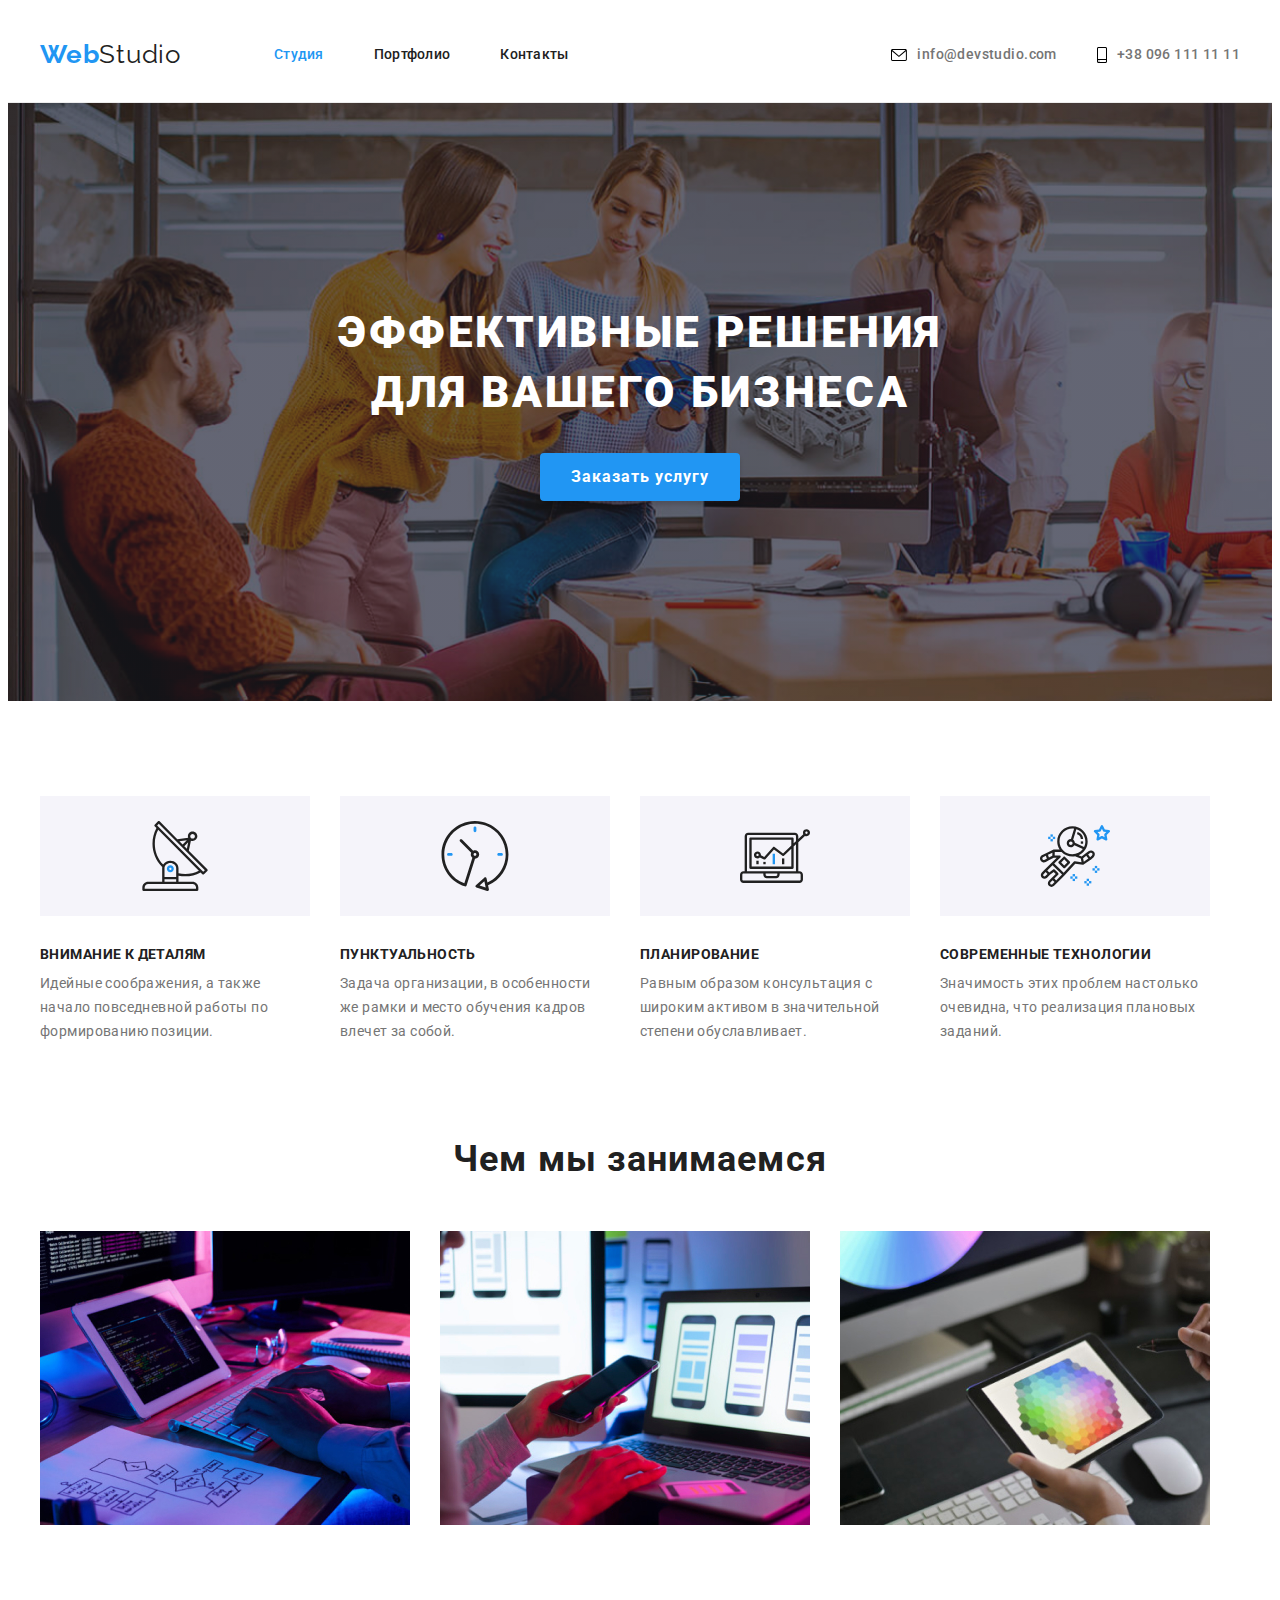
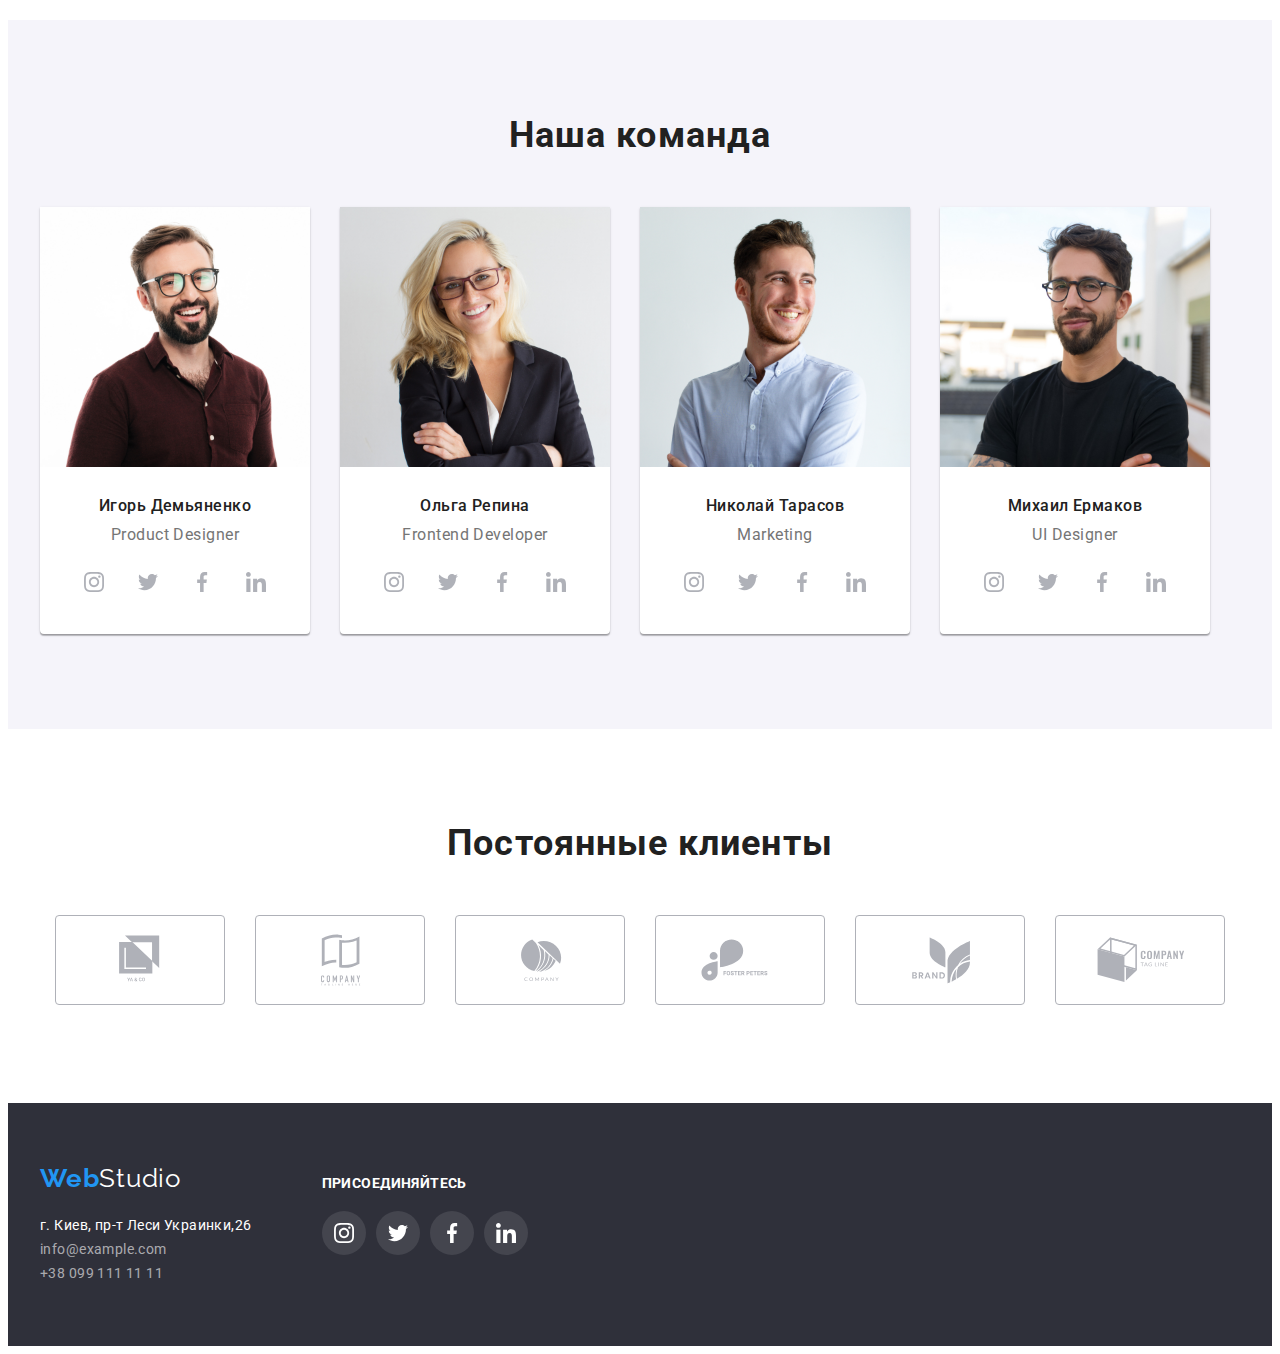
==== commit 400d18ca: "Вносит финальные правки перед загрузкой дз" ====
--- a/index.html
+++ b/index.html
@@ -421,34 +421,80 @@
 
     <footer class="footer">
       <div class="footer-container container">
-        <h3 class="footer-title visually-hidden">Контактные данные</h3>
-        <a class="logo link logo-footer" href="index.html">
-          <span class="logo web">Web</span>Studio</a
-        >
-        <!-- <a href="/"><img src="./images/webstudio.svg" alt="Логотип сайта" width="145"></a> -->
-        <address class="address">
-          <ul class="address-list list">
-            <li class="address-list-item list">
-              <a
-                class="link street"
-                href="https://goo.gl/maps/oHU4YcyeSBR1wk3o7"
-                target="_blank"
-                rel="noreferrer noopener"
-                >г. Киев, пр-т Леси Украинки,26</a
-              >
-            </li>
-            <li class="address-list-item list item">
-              <a class="link f-cont" href="mailto:info@example.com"
-                >info@example.com</a
-              >
-            </li>
-            <li class="address-list-item list item">
-              <a class="link f-cont" href="tel:+380991111111"
-                >+38 099 111 11 11</a
-              >
+        <div class="footer-address-container">
+          <h3 class="footer-title visually-hidden">Контактные данные</h3>
+          <a class="logo link logo-footer" href="index.html">
+            <span class="logo web">Web</span>Studio</a
+          >
+          <address class="address">
+            <ul class="address-list list">
+              <li class="address-list-item list">
+                <a
+                  class="link street"
+                  href="https://goo.gl/maps/oHU4YcyeSBR1wk3o7"
+                  target="_blank"
+                  rel="noreferrer noopener"
+                  >г. Киев, пр-т Леси Украинки,26</a
+                >
+              </li>
+              <li class="address-list-item list item">
+                <a class="link f-cont" href="mailto:info@example.com"
+                  >info@example.com</a
+                >
+              </li>
+              <li class="address-list-item list item">
+                <a class="link f-cont" href="tel:+380991111111"
+                  >+38 099 111 11 11</a
+                >
+              </li>
+            </ul>
+          </address>
+        </div>
+        <div class="footer-social-container">
+          <h3 class="social-title">присоединяйтесь</h3>
+          <ul class="footer-social-list list">
+            <li class="footer-social-list-item">
+              <a href="" class="footer-social-list-link link">
+                <svg class="footer-social-list-icon">
+                  <use
+                    class="footer-social-list-link-svg"
+                    href="./images/icons/sprite.svg#icon-instagram"
+                  ></use>
+                </svg>
+              </a>
+            </li>
+            <li class="footer-social-list-item">
+              <a href="" class="footer-social-list-link link">
+                <svg class="footer-social-list-icon">
+                  <use
+                    class="footer-social-list-link-svg"
+                    href="./images/icons/sprite.svg#icon-twitter"
+                  ></use>
+                </svg>
+              </a>
+            </li>
+            <li class="footer-social-list-item">
+              <a href="" class="footer-social-list-link link">
+                <svg class="footer-social-list-icon">
+                  <use
+                    class="footer-social-list-link-svg"
+                    href="./images/icons/sprite.svg#icon-facebook"
+                  ></use>
+                </svg>
+              </a>
+            </li>
+            <li class="footer-social-list-item">
+              <a href="" class="footer-social-list-link link">
+                <svg class="footer-social-list-icon">
+                  <use
+                    class="footer-social-list-link-svg"
+                    href="./images/icons/sprite.svg#icon-linkedin"
+                  ></use>
+                </svg>
+              </a>
             </li>
           </ul>
-        </address>
+        </div>
       </div>
     </footer>
   </body>
--- a/css/styles.css
+++ b/css/styles.css
@@ -505,6 +505,7 @@
 /* ====================== BEGIN FOOTER ================== */
 
 .footer-container {
+  display: flex;
   width: 1200px;
   margin: 0 auto;
   padding-left: 15px;
@@ -531,6 +532,56 @@
   line-height: 1.71;
   letter-spacing: 0.03em;
   color: #ffffff;
+}
+
+.footer-address-container {
+  margin-right: 70px;
+}
+
+.social-title {
+  font-weight: 700;
+  font-size: 14px;
+  line-height: 16px;
+  letter-spacing: 0.03em;
+  text-transform: uppercase;
+  margin-bottom: 20px;
+  color: #fff;
+  margin-top: 12px;
+}
+
+.footer-social-list {
+  display: flex;
+  align-items: center;
+  justify-content: space-between;
+}
+
+.footer-social-list-item:not(:last-child) {
+  margin-right: 10px;
+}
+
+.footer-social-list-link {
+  display: flex;
+  justify-content: center;
+  align-items: center;
+  background-color: transparent;
+  width: 44px;
+  height: 44px;
+  border-radius: 50%;
+  background-color: rgba(255, 255, 255, 0.1);
+}
+
+.footer-social-list-link:hover,
+.footer-social-list-link:focus {
+  background-color: var(--focus-color);
+}
+
+.footer-social-list-icon {
+  width: 20px;
+  height: 20px;
+}
+
+.footer-social-list-link-svg {
+  fill: #fff;
 }
 
 .f-cont {
@@ -617,6 +668,8 @@
   border-radius: 4px;
   border-style: none;
   cursor: pointer;
+  box-shadow: 0px 3px 1px rgba(0, 0, 0, 0.1), 0px 1px 2px rgba(0, 0, 0, 0.08),
+    0px 2px 2px rgba(0, 0, 0, 0.12);
 }
 
 /* ===   ===   ===   ===   END PORTFOLIO FILTER   ===   ===   === */
@@ -647,6 +700,11 @@
   padding: 20px 24px;
   border: 1px solid #eee;
   border-top: none;
+}
+
+.portfolio-list-item:hover {
+  box-shadow: 0px 1px 1px rgba(0, 0, 0, 0.12), 0px 4px 4px rgba(0, 0, 0, 0.06),
+    1px 4px 6px rgba(0, 0, 0, 0.16);
 }
 
 .work-name {
--- a/css/styles.css
+++ b/css/styles.css
@@ -505,6 +505,7 @@
 /* ====================== BEGIN FOOTER ================== */
 
 .footer-container {
+  display: flex;
   width: 1200px;
   margin: 0 auto;
   padding-left: 15px;
@@ -531,6 +532,56 @@
   line-height: 1.71;
   letter-spacing: 0.03em;
   color: #ffffff;
+}
+
+.footer-address-container {
+  margin-right: 70px;
+}
+
+.social-title {
+  font-weight: 700;
+  font-size: 14px;
+  line-height: 16px;
+  letter-spacing: 0.03em;
+  text-transform: uppercase;
+  margin-bottom: 20px;
+  color: #fff;
+  margin-top: 12px;
+}
+
+.footer-social-list {
+  display: flex;
+  align-items: center;
+  justify-content: space-between;
+}
+
+.footer-social-list-item:not(:last-child) {
+  margin-right: 10px;
+}
+
+.footer-social-list-link {
+  display: flex;
+  justify-content: center;
+  align-items: center;
+  background-color: transparent;
+  width: 44px;
+  height: 44px;
+  border-radius: 50%;
+  background-color: rgba(255, 255, 255, 0.1);
+}
+
+.footer-social-list-link:hover,
+.footer-social-list-link:focus {
+  background-color: var(--focus-color);
+}
+
+.footer-social-list-icon {
+  width: 20px;
+  height: 20px;
+}
+
+.footer-social-list-link-svg {
+  fill: #fff;
 }
 
 .f-cont {
@@ -617,6 +668,8 @@
   border-radius: 4px;
   border-style: none;
   cursor: pointer;
+  box-shadow: 0px 3px 1px rgba(0, 0, 0, 0.1), 0px 1px 2px rgba(0, 0, 0, 0.08),
+    0px 2px 2px rgba(0, 0, 0, 0.12);
 }
 
 /* ===   ===   ===   ===   END PORTFOLIO FILTER   ===   ===   === */
@@ -647,6 +700,11 @@
   padding: 20px 24px;
   border: 1px solid #eee;
   border-top: none;
+}
+
+.portfolio-list-item:hover {
+  box-shadow: 0px 1px 1px rgba(0, 0, 0, 0.12), 0px 4px 4px rgba(0, 0, 0, 0.06),
+    1px 4px 6px rgba(0, 0, 0, 0.16);
 }
 
 .work-name {
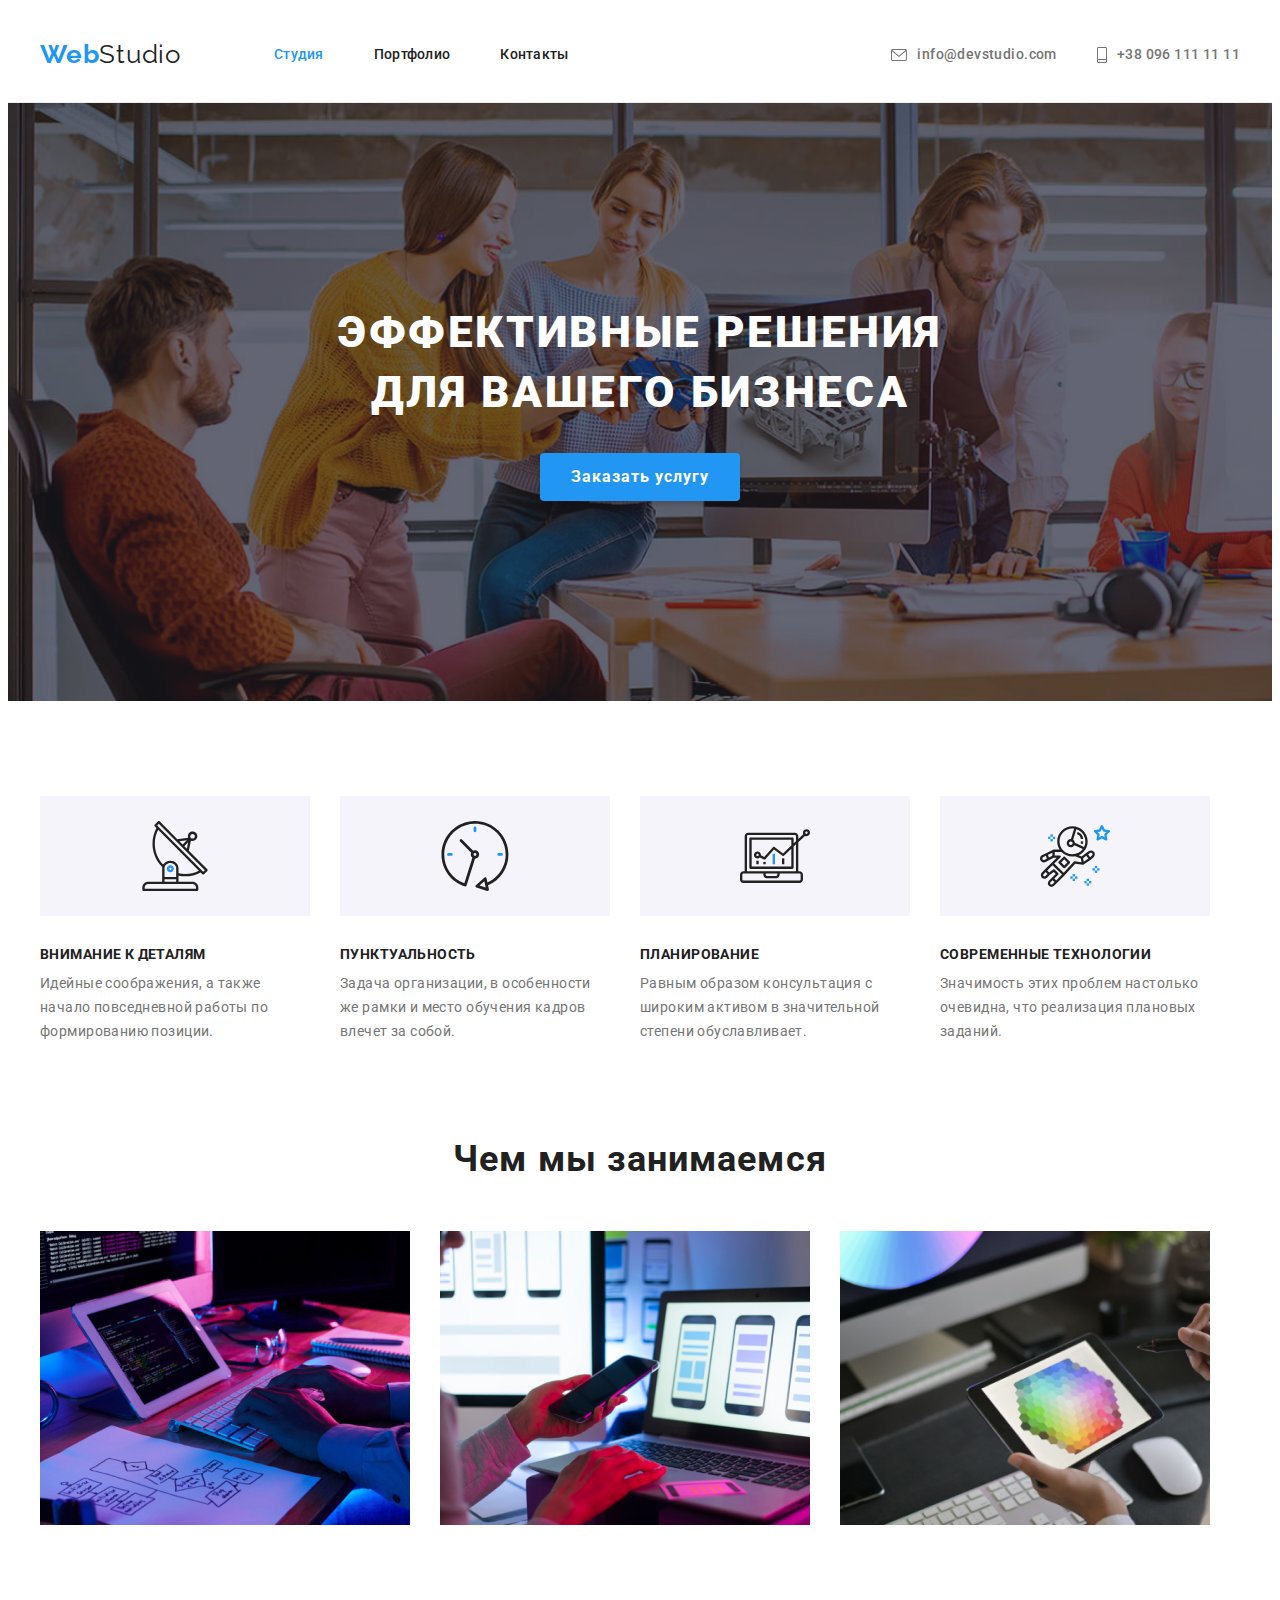
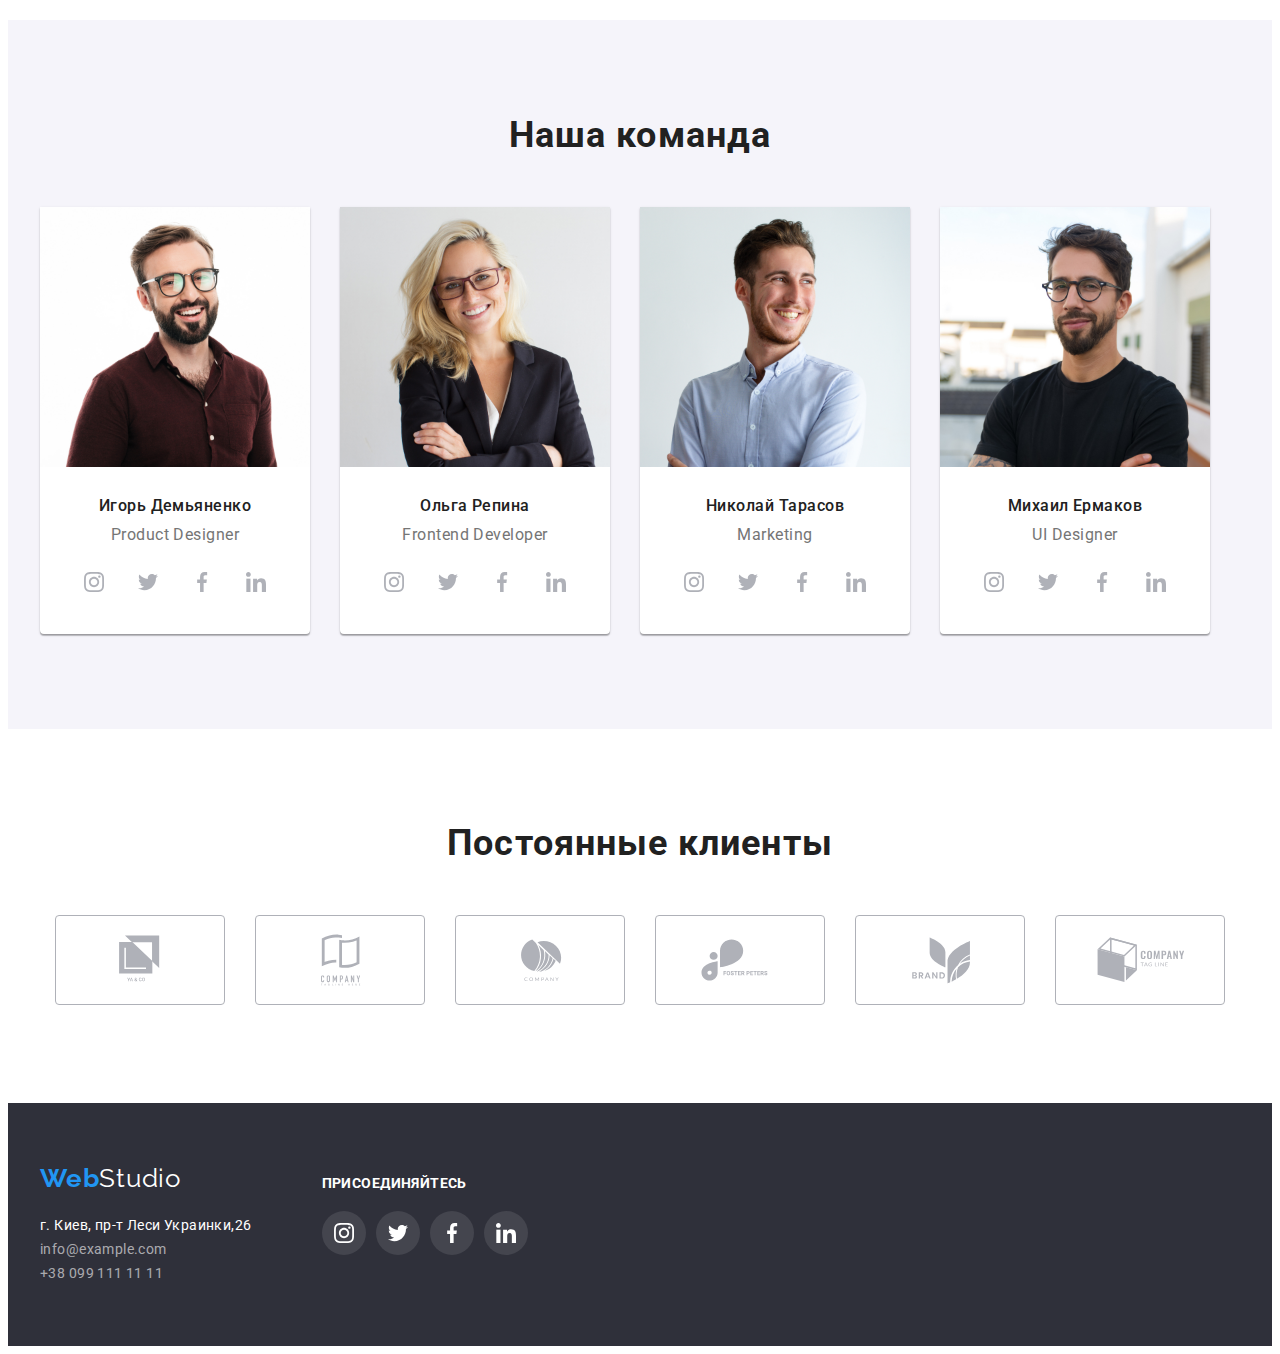
==== commit fb5b5b85: "Добавляет анимацию" ====
--- a/index.html
+++ b/index.html
@@ -62,7 +62,9 @@
       <section class="hero">
         <div class="hero-container container">
           <h1 class="main-title">Эффективные решения для вашего бизнеса</h1>
-          <button type="button" class="button">Заказать услугу</button>
+          <button type="button" class="button" data-modal-open>
+            Заказать услугу
+          </button>
         </div>
       </section>
 
@@ -497,5 +499,6 @@
         </div>
       </div>
     </footer>
+    <script src="./JS/modal.js"></script>
   </body>
 </html>
--- a/css/styles.css
+++ b/css/styles.css
@@ -123,38 +123,45 @@
 
 .nav-links:hover {
   color: var(--focus-color);
+  transition: color 250ms cubic-bezier(0.4, 0, 0.2, 1);
 }
 .nav-links:focus {
   color: var(--focus-color);
-}
-
-.contacts:hover {
-  color: var(--focus-color);
-}
-
+  transition: color 250ms cubic-bezier(0.4, 0, 0.2, 1);
+}
+
+.contacts:hover,
 .contacts:focus {
   color: var(--focus-color);
+  transition: color 250ms cubic-bezier(0.4, 0, 0.2, 1);
+  transition: fill 250ms cubic-bezier(0.4, 0, 0.2, 1);
 }
 
 .mail:hover .mail-svg,
 .mail:focus .mail-svg {
   fill: var(--focus-color);
+  transition: fill 250ms cubic-bezier(0.4, 0, 0.2, 1);
 }
 
 .phone:hover .phone-svg,
 .phone:focus .phone-svg {
   fill: var(--focus-color);
+  transition: fill 250ms cubic-bezier(0.4, 0, 0.2, 1);
 }
 
 .mail-svg {
+  fill: var(--secondary-font-color);
   width: 16px;
   height: 12px;
   margin-right: 10px;
+  transition: fill 250ms cubic-bezier(0.4, 0, 0.2, 1);
 }
 .phone-svg {
+  fill: var(--secondary-font-color);
   width: 10px;
   height: 16px;
   margin-right: 10px;
+  transition: fill 250ms cubic-bezier(0.4, 0, 0.2, 1);
 }
 
 .nav-links {
@@ -165,6 +172,7 @@
   color: var(--main-font-color);
   padding-top: 10px;
   padding-bottom: 10px;
+  transition: color 250ms cubic-bezier(0.4, 0, 0.2, 1);
 }
 
 .contacts {
@@ -437,21 +445,26 @@
   height: 44px;
   border-radius: 50%;
   fill: #afb1b8;
+  transition: background-color 250ms cubic-bezier(0.4, 0, 0.2, 1),
+    fill 250ms cubic-bezier(0.4, 0, 0.2, 1);
 }
 
 .social-list-link:hover,
 .social-list-link:focus {
   background-color: var(--focus-color);
+  transition: background-color 250ms cubic-bezier(0.4, 0, 0.2, 1);
 }
 
 .social-list-link:hover .social-list-icon,
 .social-list-link:focus .social-list-icon {
   fill: var(--background-color2);
+  transition: fill 250ms cubic-bezier(0.4, 0, 0.2, 1);
 }
 
 .social-list-icon {
   width: 20px;
   height: 20px;
+  transition: fill 250ms cubic-bezier(0.4, 0, 0.2, 1);
 }
 
 .clients {
@@ -493,12 +506,16 @@
   border: 1px solid #afb1b8;
   box-sizing: border-box;
   border-radius: 4px;
+  transition: border-color 250ms cubic-bezier(0.4, 0, 0.2, 1),
+    fill 250ms cubic-bezier(0.4, 0, 0.2, 1);
 }
 
 .client-list-link-svg:hover,
 .client-list-link-svg:focus {
   fill: var(--focus-color);
   border-color: var(--focus-color);
+  transition: border-color 250ms cubic-bezier(0.4, 0, 0.2, 1),
+    fill 250ms cubic-bezier(0.4, 0, 0.2, 1);
 }
 /* ====================== END OUR TEAM ================== */
 
@@ -532,6 +549,7 @@
   line-height: 1.71;
   letter-spacing: 0.03em;
   color: #ffffff;
+  transition: color 250ms cubic-bezier(0.4, 0, 0.2, 1);
 }
 
 .footer-address-container {
@@ -568,11 +586,13 @@
   height: 44px;
   border-radius: 50%;
   background-color: rgba(255, 255, 255, 0.1);
+  transition: background-color 250ms cubic-bezier(0.4, 0, 0.2, 1);
 }
 
 .footer-social-list-link:hover,
 .footer-social-list-link:focus {
   background-color: var(--focus-color);
+  transition: background-color 250ms cubic-bezier(0.4, 0, 0.2, 1);
 }
 
 .footer-social-list-icon {
@@ -609,21 +629,18 @@
   padding-bottom: 10px;
 }
 
-.f-cont:focus {
-  color: var(--focus-color);
-}
-
+.f-cont:focus,
 .f-cont:hover {
   color: var(--focus-color);
-}
-
-.street:focus {
-  color: var(--focus-color);
-}
-
+  transition: color 250ms cubic-bezier(0.4, 0, 0.2, 1);
+}
+
+.street:focus,
 .street:hover {
   color: var(--focus-color);
-}
+  transition: color 250ms cubic-bezier(0.4, 0, 0.2, 1);
+}
+
 /* ====================== END FOOTER ================== */
 
 /* ===   ===   ===   ===   BEGIN PORTFOLIO FILTER   ===   ===   === */
@@ -655,6 +672,9 @@
   border-style: none;
   background: #f5f4fa;
   border-radius: 4px;
+  color: var(--main-font-color);
+  transition: box-shadow 250ms cubic-bezier(0.4, 0, 0.2, 1),
+    color 250ms cubic-bezier(0.4, 0, 0.2, 1);
 }
 
 .filter-button:not(:last-child) {
@@ -670,6 +690,9 @@
   cursor: pointer;
   box-shadow: 0px 3px 1px rgba(0, 0, 0, 0.1), 0px 1px 2px rgba(0, 0, 0, 0.08),
     0px 2px 2px rgba(0, 0, 0, 0.12);
+  transition: box-shadow 250ms cubic-bezier(0.4, 0, 0.2, 1),
+    color 250ms cubic-bezier(0.4, 0, 0.2, 1),
+    background 250ms cubic-bezier(0.4, 0, 0.2, 1);
 }
 
 /* ===   ===   ===   ===   END PORTFOLIO FILTER   ===   ===   === */
@@ -696,15 +719,22 @@
   margin-top: 30px;
 }
 
+.portfolio-list-item-image {
+  width: 370px;
+  height: 294px;
+}
+
 .portfolio-list-item-wrapper {
   padding: 20px 24px;
   border: 1px solid #eee;
   border-top: none;
 }
 
-.portfolio-list-item:hover {
+.portfolio-list-item:hover,
+.portfolio-list-item:focus {
   box-shadow: 0px 1px 1px rgba(0, 0, 0, 0.12), 0px 4px 4px rgba(0, 0, 0, 0.06),
     1px 4px 6px rgba(0, 0, 0, 0.16);
+  transition: box-shadow 250ms cubic-bezier(0.4, 0, 0.2, 1);
 }
 
 .work-name {
@@ -724,4 +754,43 @@
   color: var(--secondary-font-color);
 }
 
+.portfolio-list-item-overlay {
+  position: relative;
+  overflow: hidden;
+}
+
+.overlay {
+  box-sizing: border-box;
+  position: absolute;
+  top: 0;
+  left: 0;
+  height: 100%;
+  background-color: rgba(33, 150, 243, 0.9);
+  font-weight: 400;
+  font-size: 18px;
+  line-height: 1.56;
+  color: #fff;
+  padding: 64px 23px;
+  overflow: scroll;
+  /* Hide scrollbar for IE, Edge and Firefox */
+  -ms-overflow-style: none;
+  scrollbar-width: none;
+  transform: translateY(100%);
+  transition: transform 250ms cubic-bezier(0.4, 0, 0.2, 1);
+}
+/* Hide scrollbar for Chrome, Safari and Opera */
+.overlay::-webkit-scrollbar {
+  display: none;
+}
+
+.portfolio-list-item-link:hover .overlay,
+.portfolio-list-item-link:focus .overlay {
+  transform: translateY(0%);
+  transition: transform 250ms cubic-bezier(0.4, 0, 0.2, 1);
+}
+
 /* ===   ===   ===   ===   END PORTFOLIO  ===   ===   === */
+
+/* =========================== BEGIN MODAL ============================ */
+
+/* =========================== END MODAL ============================ */
--- a/css/styles.css
+++ b/css/styles.css
@@ -123,38 +123,45 @@
 
 .nav-links:hover {
   color: var(--focus-color);
+  transition: color 250ms cubic-bezier(0.4, 0, 0.2, 1);
 }
 .nav-links:focus {
   color: var(--focus-color);
-}
-
-.contacts:hover {
-  color: var(--focus-color);
-}
-
+  transition: color 250ms cubic-bezier(0.4, 0, 0.2, 1);
+}
+
+.contacts:hover,
 .contacts:focus {
   color: var(--focus-color);
+  transition: color 250ms cubic-bezier(0.4, 0, 0.2, 1);
+  transition: fill 250ms cubic-bezier(0.4, 0, 0.2, 1);
 }
 
 .mail:hover .mail-svg,
 .mail:focus .mail-svg {
   fill: var(--focus-color);
+  transition: fill 250ms cubic-bezier(0.4, 0, 0.2, 1);
 }
 
 .phone:hover .phone-svg,
 .phone:focus .phone-svg {
   fill: var(--focus-color);
+  transition: fill 250ms cubic-bezier(0.4, 0, 0.2, 1);
 }
 
 .mail-svg {
+  fill: var(--secondary-font-color);
   width: 16px;
   height: 12px;
   margin-right: 10px;
+  transition: fill 250ms cubic-bezier(0.4, 0, 0.2, 1);
 }
 .phone-svg {
+  fill: var(--secondary-font-color);
   width: 10px;
   height: 16px;
   margin-right: 10px;
+  transition: fill 250ms cubic-bezier(0.4, 0, 0.2, 1);
 }
 
 .nav-links {
@@ -165,6 +172,7 @@
   color: var(--main-font-color);
   padding-top: 10px;
   padding-bottom: 10px;
+  transition: color 250ms cubic-bezier(0.4, 0, 0.2, 1);
 }
 
 .contacts {
@@ -437,21 +445,26 @@
   height: 44px;
   border-radius: 50%;
   fill: #afb1b8;
+  transition: background-color 250ms cubic-bezier(0.4, 0, 0.2, 1),
+    fill 250ms cubic-bezier(0.4, 0, 0.2, 1);
 }
 
 .social-list-link:hover,
 .social-list-link:focus {
   background-color: var(--focus-color);
+  transition: background-color 250ms cubic-bezier(0.4, 0, 0.2, 1);
 }
 
 .social-list-link:hover .social-list-icon,
 .social-list-link:focus .social-list-icon {
   fill: var(--background-color2);
+  transition: fill 250ms cubic-bezier(0.4, 0, 0.2, 1);
 }
 
 .social-list-icon {
   width: 20px;
   height: 20px;
+  transition: fill 250ms cubic-bezier(0.4, 0, 0.2, 1);
 }
 
 .clients {
@@ -493,12 +506,16 @@
   border: 1px solid #afb1b8;
   box-sizing: border-box;
   border-radius: 4px;
+  transition: border-color 250ms cubic-bezier(0.4, 0, 0.2, 1),
+    fill 250ms cubic-bezier(0.4, 0, 0.2, 1);
 }
 
 .client-list-link-svg:hover,
 .client-list-link-svg:focus {
   fill: var(--focus-color);
   border-color: var(--focus-color);
+  transition: border-color 250ms cubic-bezier(0.4, 0, 0.2, 1),
+    fill 250ms cubic-bezier(0.4, 0, 0.2, 1);
 }
 /* ====================== END OUR TEAM ================== */
 
@@ -532,6 +549,7 @@
   line-height: 1.71;
   letter-spacing: 0.03em;
   color: #ffffff;
+  transition: color 250ms cubic-bezier(0.4, 0, 0.2, 1);
 }
 
 .footer-address-container {
@@ -568,11 +586,13 @@
   height: 44px;
   border-radius: 50%;
   background-color: rgba(255, 255, 255, 0.1);
+  transition: background-color 250ms cubic-bezier(0.4, 0, 0.2, 1);
 }
 
 .footer-social-list-link:hover,
 .footer-social-list-link:focus {
   background-color: var(--focus-color);
+  transition: background-color 250ms cubic-bezier(0.4, 0, 0.2, 1);
 }
 
 .footer-social-list-icon {
@@ -609,21 +629,18 @@
   padding-bottom: 10px;
 }
 
-.f-cont:focus {
-  color: var(--focus-color);
-}
-
+.f-cont:focus,
 .f-cont:hover {
   color: var(--focus-color);
-}
-
-.street:focus {
-  color: var(--focus-color);
-}
-
+  transition: color 250ms cubic-bezier(0.4, 0, 0.2, 1);
+}
+
+.street:focus,
 .street:hover {
   color: var(--focus-color);
-}
+  transition: color 250ms cubic-bezier(0.4, 0, 0.2, 1);
+}
+
 /* ====================== END FOOTER ================== */
 
 /* ===   ===   ===   ===   BEGIN PORTFOLIO FILTER   ===   ===   === */
@@ -655,6 +672,9 @@
   border-style: none;
   background: #f5f4fa;
   border-radius: 4px;
+  color: var(--main-font-color);
+  transition: box-shadow 250ms cubic-bezier(0.4, 0, 0.2, 1),
+    color 250ms cubic-bezier(0.4, 0, 0.2, 1);
 }
 
 .filter-button:not(:last-child) {
@@ -670,6 +690,9 @@
   cursor: pointer;
   box-shadow: 0px 3px 1px rgba(0, 0, 0, 0.1), 0px 1px 2px rgba(0, 0, 0, 0.08),
     0px 2px 2px rgba(0, 0, 0, 0.12);
+  transition: box-shadow 250ms cubic-bezier(0.4, 0, 0.2, 1),
+    color 250ms cubic-bezier(0.4, 0, 0.2, 1),
+    background 250ms cubic-bezier(0.4, 0, 0.2, 1);
 }
 
 /* ===   ===   ===   ===   END PORTFOLIO FILTER   ===   ===   === */
@@ -696,15 +719,22 @@
   margin-top: 30px;
 }
 
+.portfolio-list-item-image {
+  width: 370px;
+  height: 294px;
+}
+
 .portfolio-list-item-wrapper {
   padding: 20px 24px;
   border: 1px solid #eee;
   border-top: none;
 }
 
-.portfolio-list-item:hover {
+.portfolio-list-item:hover,
+.portfolio-list-item:focus {
   box-shadow: 0px 1px 1px rgba(0, 0, 0, 0.12), 0px 4px 4px rgba(0, 0, 0, 0.06),
     1px 4px 6px rgba(0, 0, 0, 0.16);
+  transition: box-shadow 250ms cubic-bezier(0.4, 0, 0.2, 1);
 }
 
 .work-name {
@@ -724,4 +754,43 @@
   color: var(--secondary-font-color);
 }
 
+.portfolio-list-item-overlay {
+  position: relative;
+  overflow: hidden;
+}
+
+.overlay {
+  box-sizing: border-box;
+  position: absolute;
+  top: 0;
+  left: 0;
+  height: 100%;
+  background-color: rgba(33, 150, 243, 0.9);
+  font-weight: 400;
+  font-size: 18px;
+  line-height: 1.56;
+  color: #fff;
+  padding: 64px 23px;
+  overflow: scroll;
+  /* Hide scrollbar for IE, Edge and Firefox */
+  -ms-overflow-style: none;
+  scrollbar-width: none;
+  transform: translateY(100%);
+  transition: transform 250ms cubic-bezier(0.4, 0, 0.2, 1);
+}
+/* Hide scrollbar for Chrome, Safari and Opera */
+.overlay::-webkit-scrollbar {
+  display: none;
+}
+
+.portfolio-list-item-link:hover .overlay,
+.portfolio-list-item-link:focus .overlay {
+  transform: translateY(0%);
+  transition: transform 250ms cubic-bezier(0.4, 0, 0.2, 1);
+}
+
 /* ===   ===   ===   ===   END PORTFOLIO  ===   ===   === */
+
+/* =========================== BEGIN MODAL ============================ */
+
+/* =========================== END MODAL ============================ */
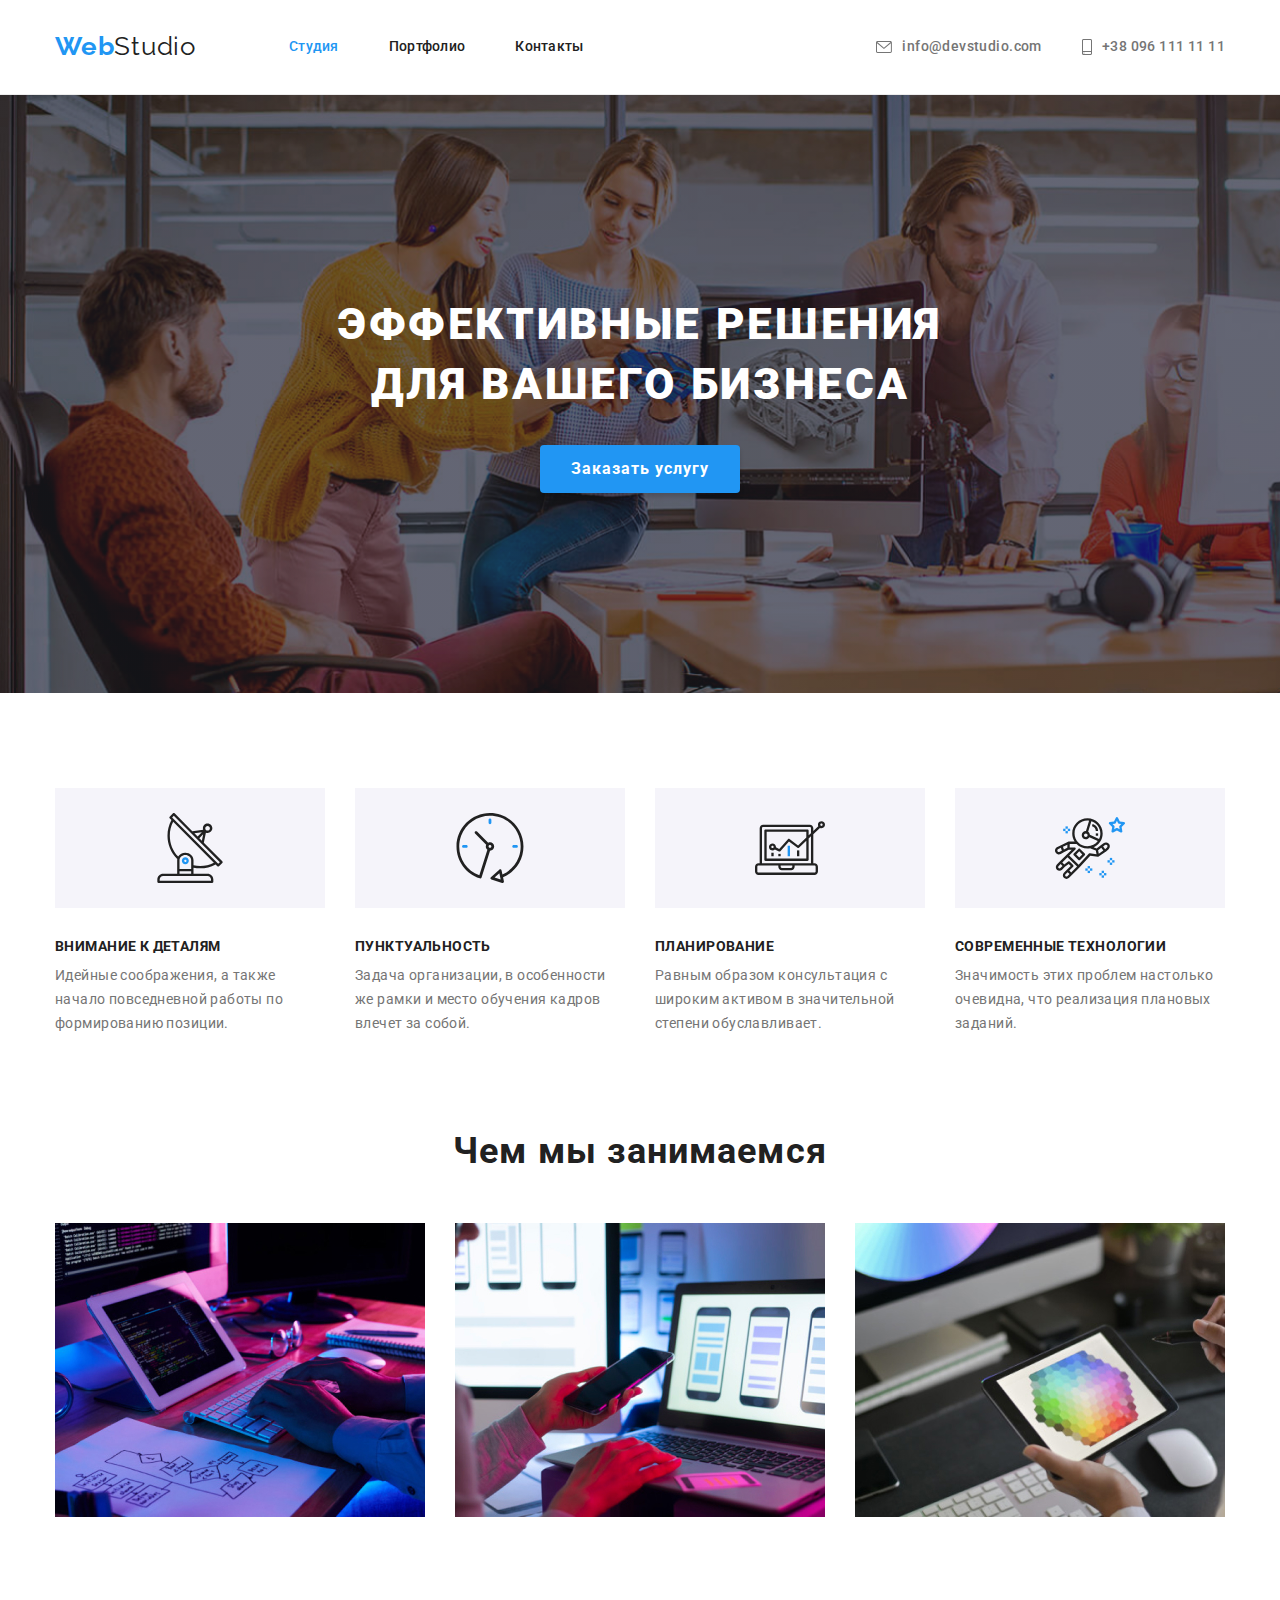
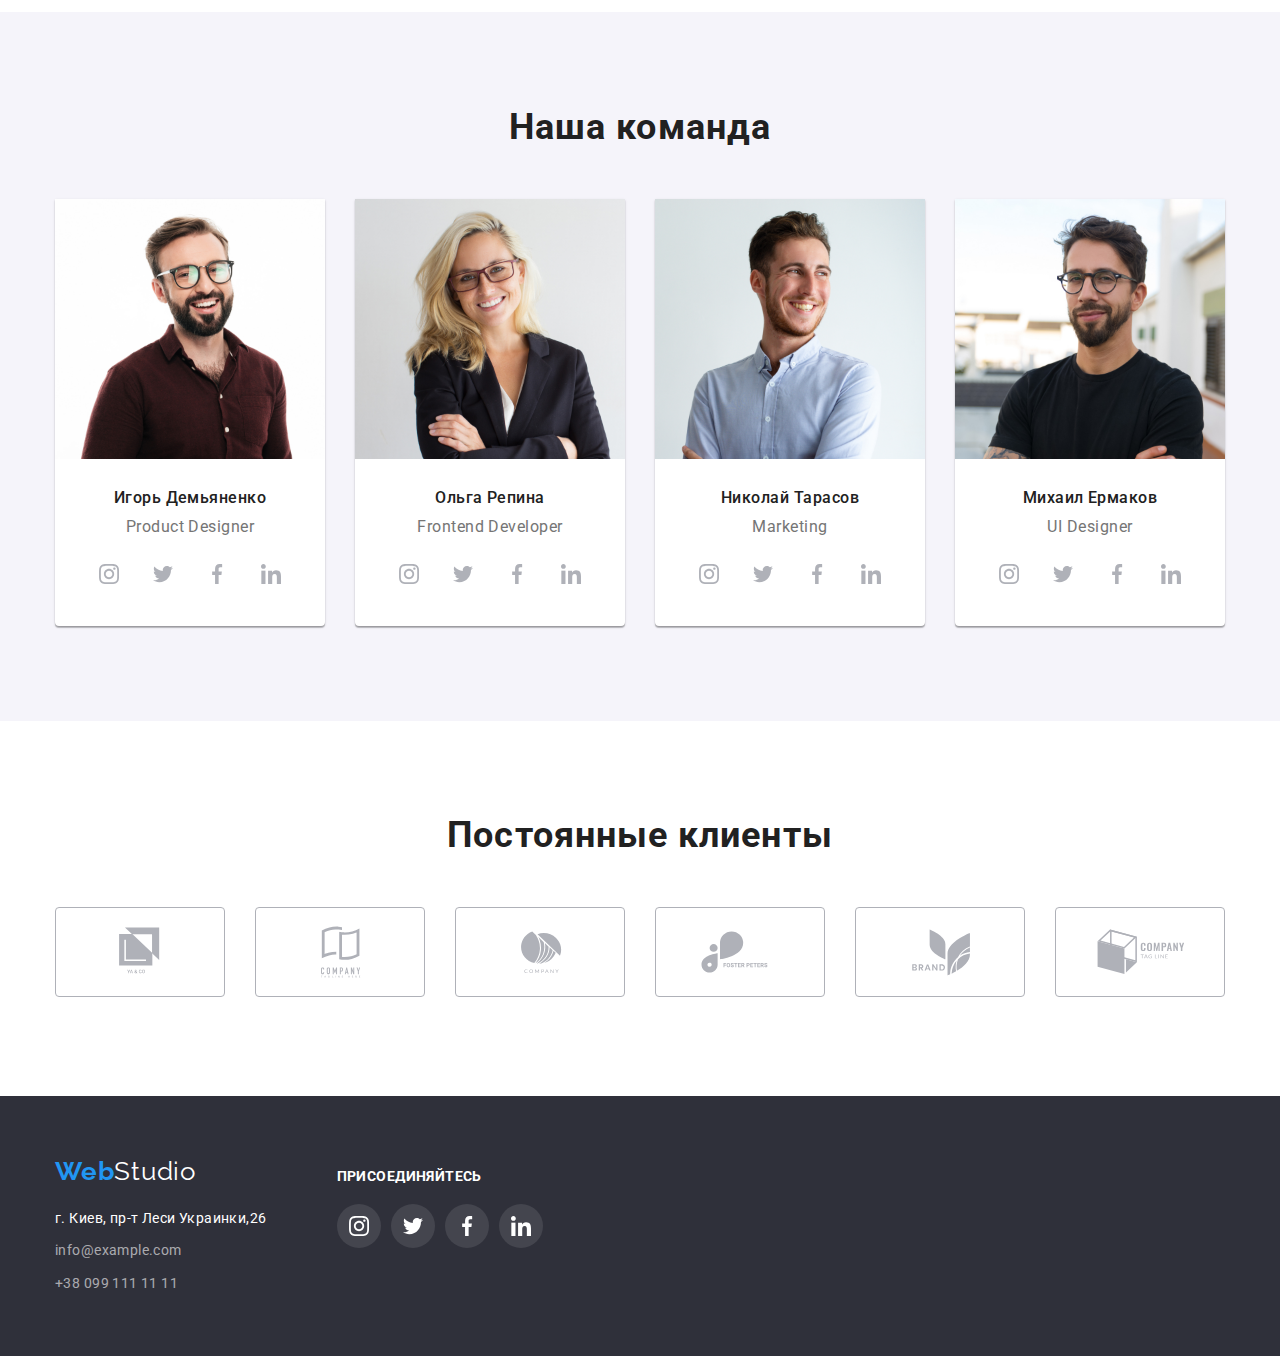
==== commit 3b8ab932: "Вносит правки" ====
--- a/index.html
+++ b/index.html
@@ -9,8 +9,8 @@
       href="https://fonts.googleapis.com/css2?family=Raleway:wght@700&family=Roboto:wght@400;500;700;900&display=swap"
       rel="stylesheet"
     />
+    <link rel="stylesheet" href="/normalize.css" />
     <link rel="stylesheet" href="./css/styles.css" />
-    <link rel="stylesheet" href="css/styles.css" />
   </head>
   <body>
     <!-- Шапка сайта-->
@@ -439,12 +439,12 @@
                   >г. Киев, пр-т Леси Украинки,26</a
                 >
               </li>
-              <li class="address-list-item list item">
+              <li class="address-list-item list">
                 <a class="link f-cont" href="mailto:info@example.com"
                   >info@example.com</a
                 >
               </li>
-              <li class="address-list-item list item">
+              <li class="address-list-item list">
                 <a class="link f-cont" href="tel:+380991111111"
                   >+38 099 111 11 11</a
                 >
--- a/css/styles.css
+++ b/css/styles.css
@@ -119,6 +119,7 @@
   line-height: 1.19;
   letter-spacing: 0.03em;
   color: var(--background-color2);
+  margin-bottom: 20px;
 }
 
 .nav-links:hover {
@@ -510,12 +511,11 @@
     fill 250ms cubic-bezier(0.4, 0, 0.2, 1);
 }
 
-.client-list-link-svg:hover,
-.client-list-link-svg:focus {
+.clients-list-link:hover .client-list-link-svg,
+.clients-list-link:focus .client-list-link-svg {
   fill: var(--focus-color);
   border-color: var(--focus-color);
-  transition: border-color 250ms cubic-bezier(0.4, 0, 0.2, 1),
-    fill 250ms cubic-bezier(0.4, 0, 0.2, 1);
+  transition: fill 250ms cubic-bezier(0.4, 0, 0.2, 1);
 }
 /* ====================== END OUR TEAM ================== */
 
@@ -529,8 +529,8 @@
   padding-right: 15px;
 }
 
-.address-list-item :not(:first-child) {
-  margin-top: 10px;
+.address-list-item:not(:last-child) {
+  margin-bottom: 9px;
 }
 
 .footer {
@@ -665,6 +665,7 @@
 }
 
 .filters {
+  padding: 6px 22px;
   font-family: var(--main-font);
   font-weight: 500;
   font-size: 16px;
